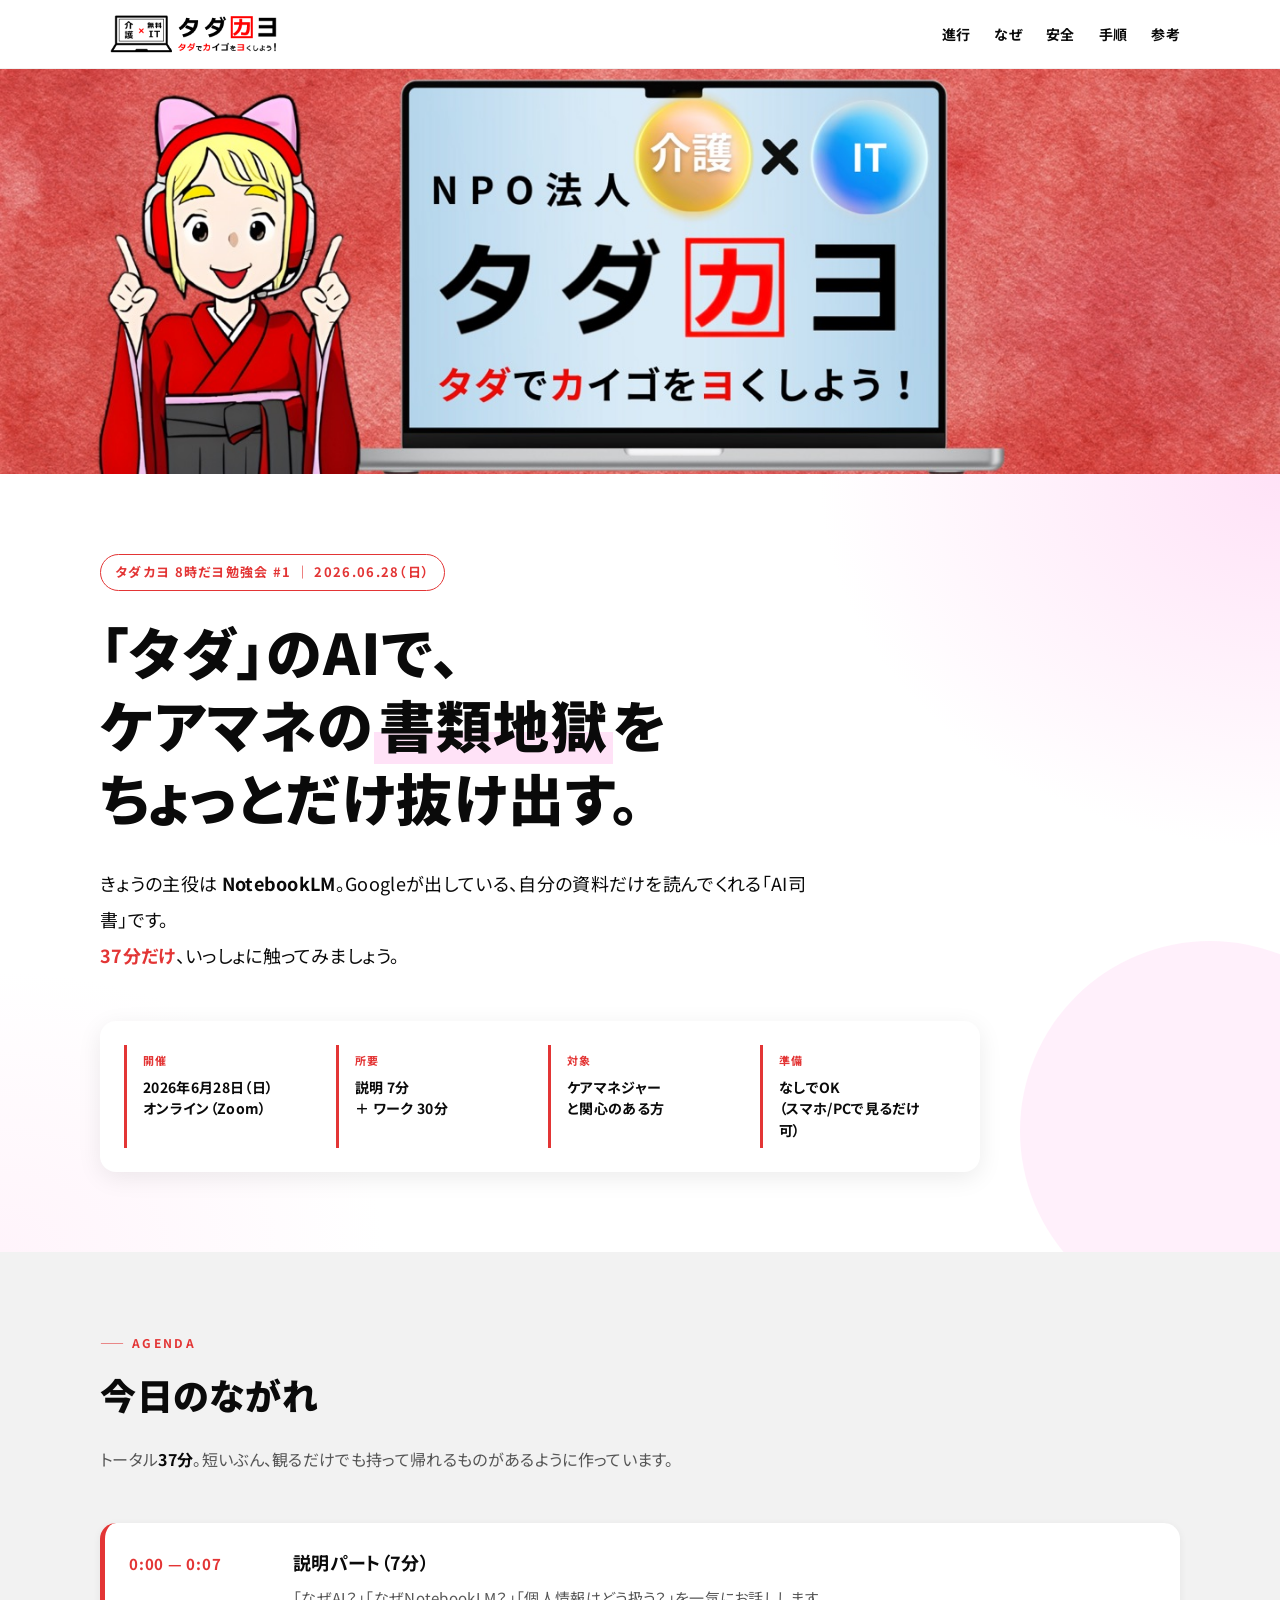
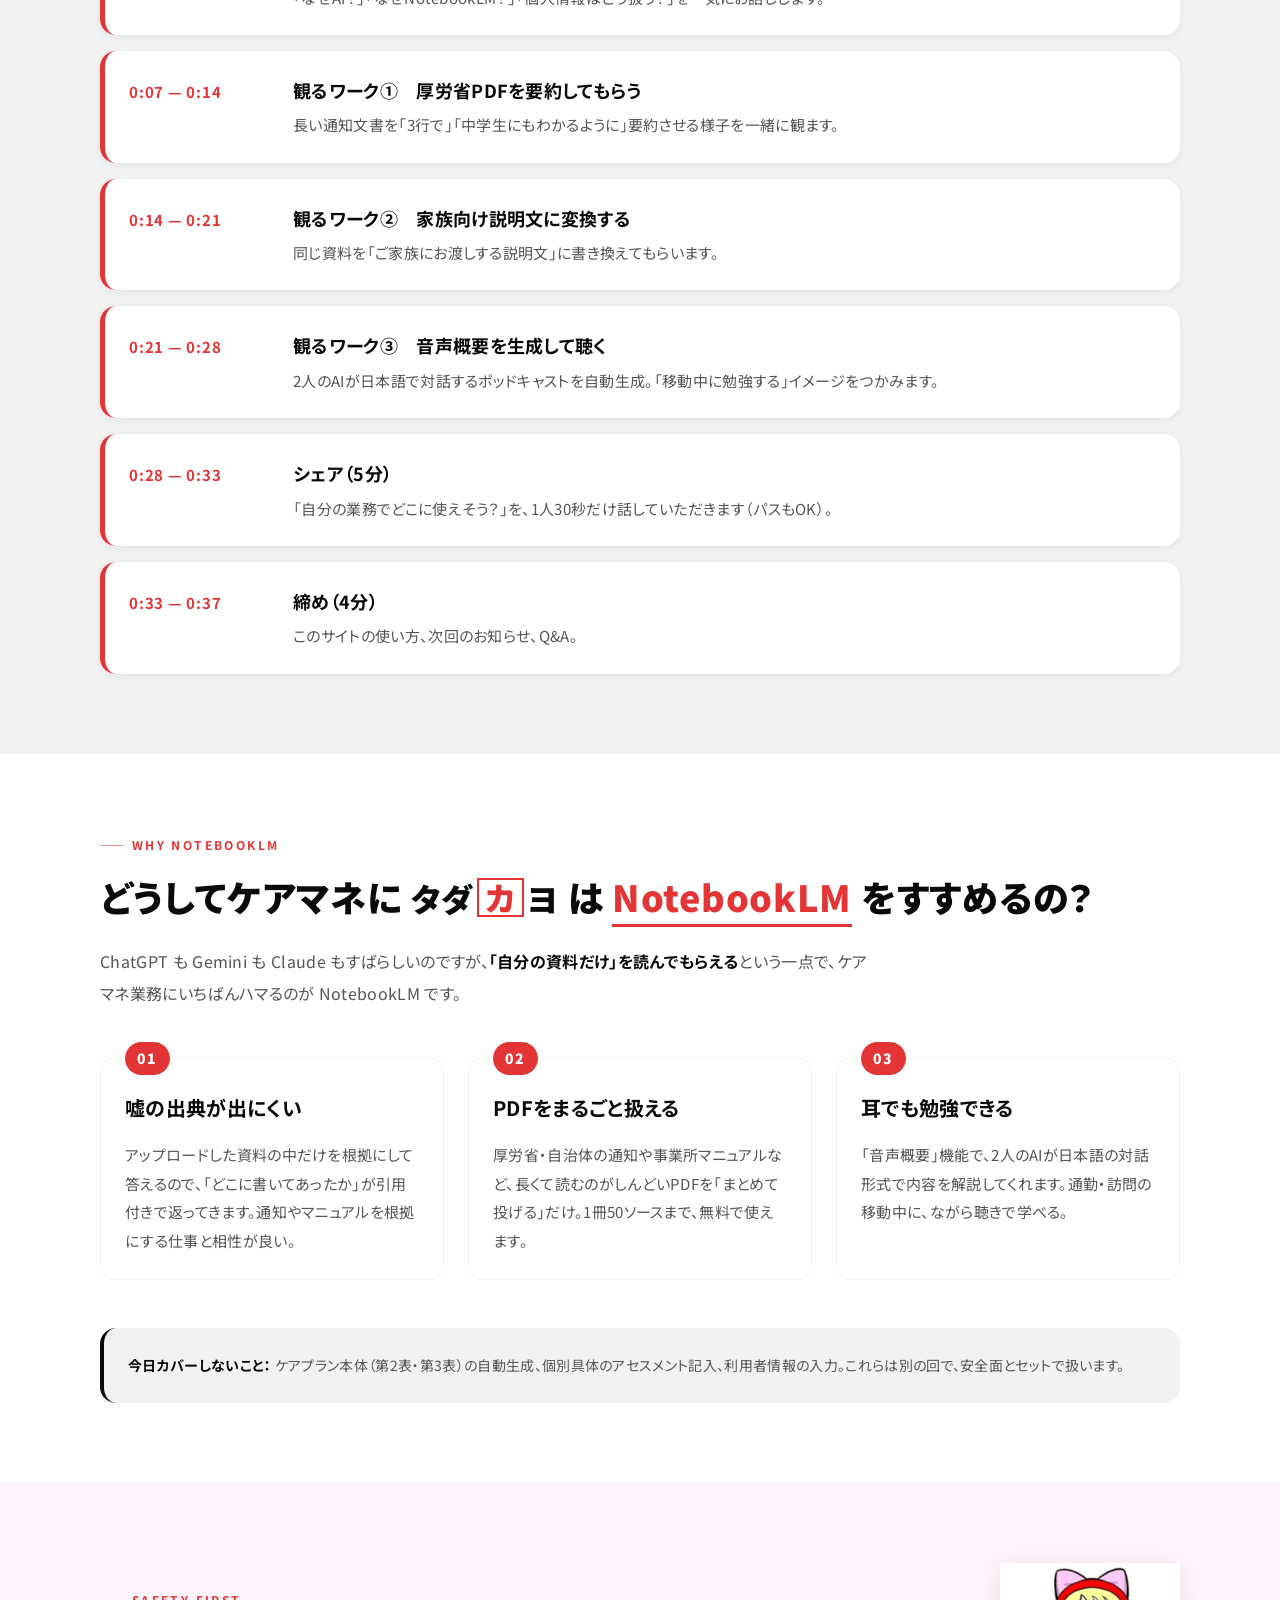
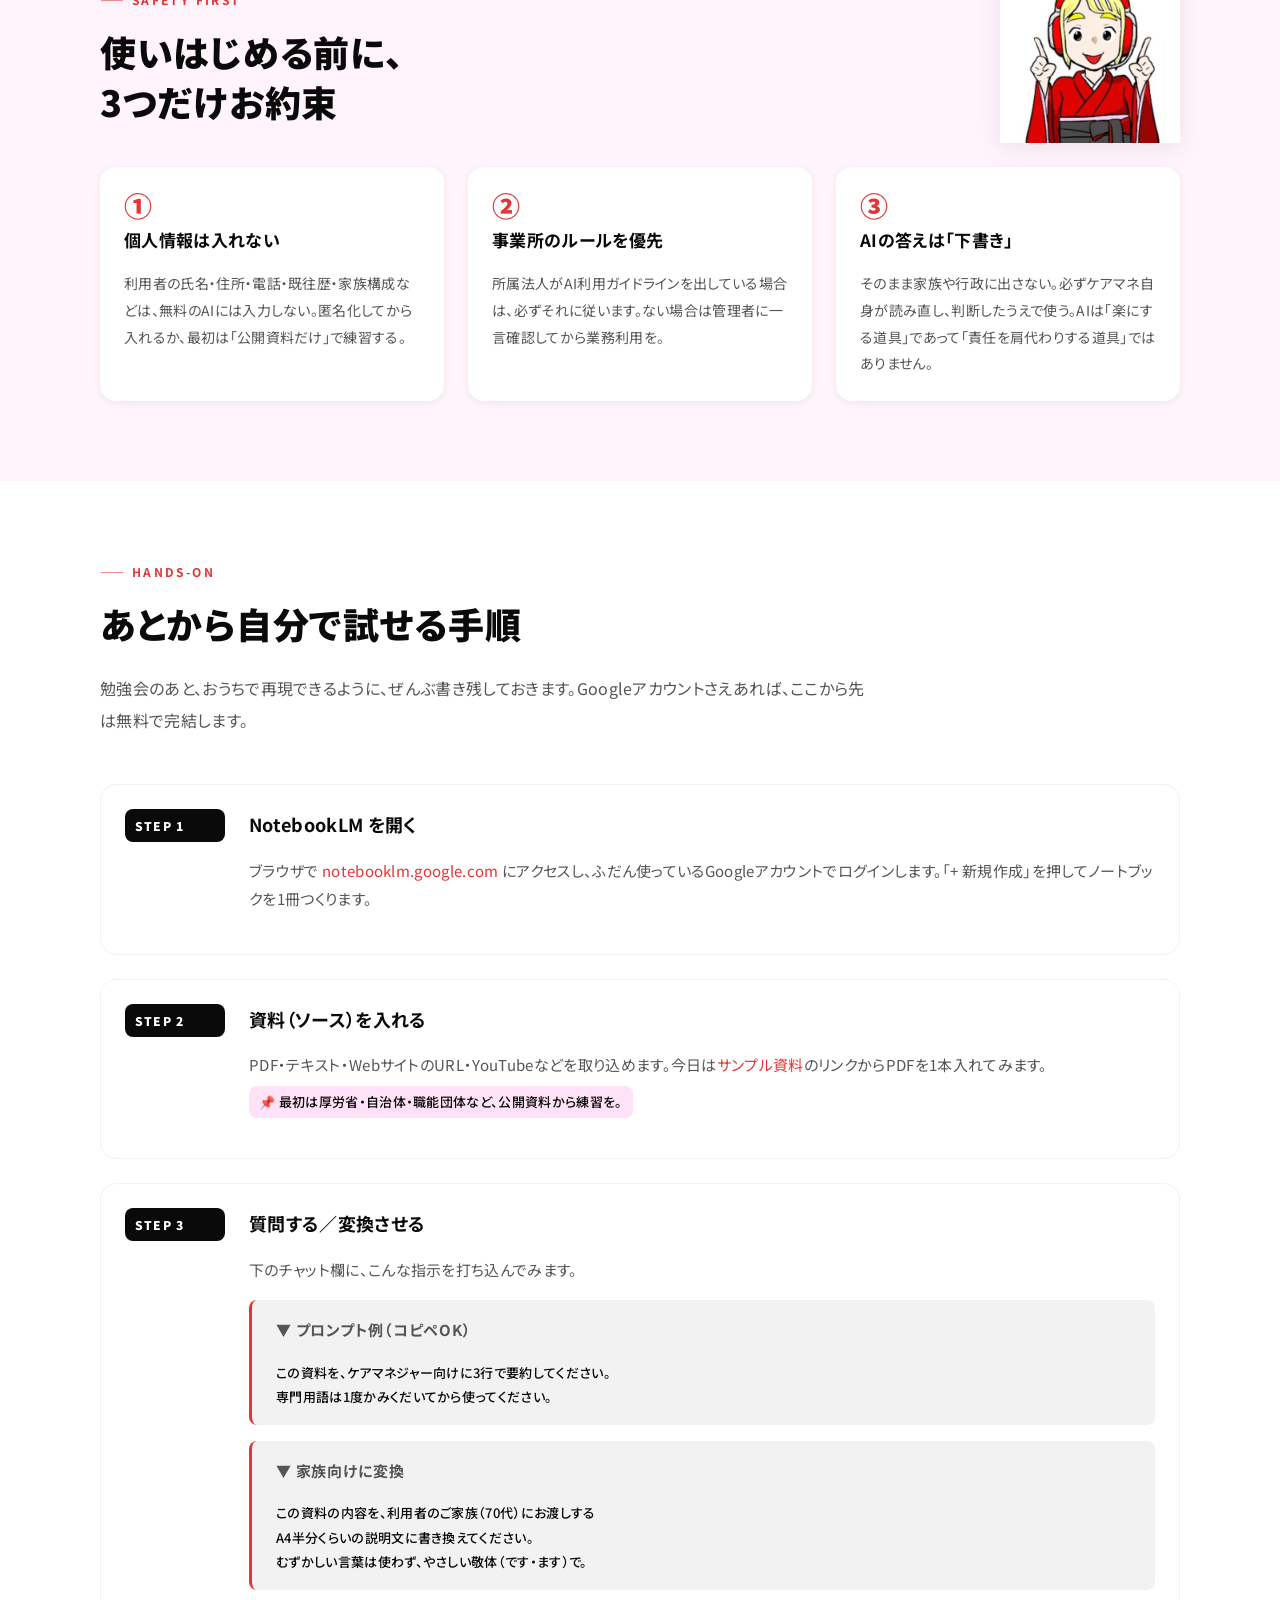
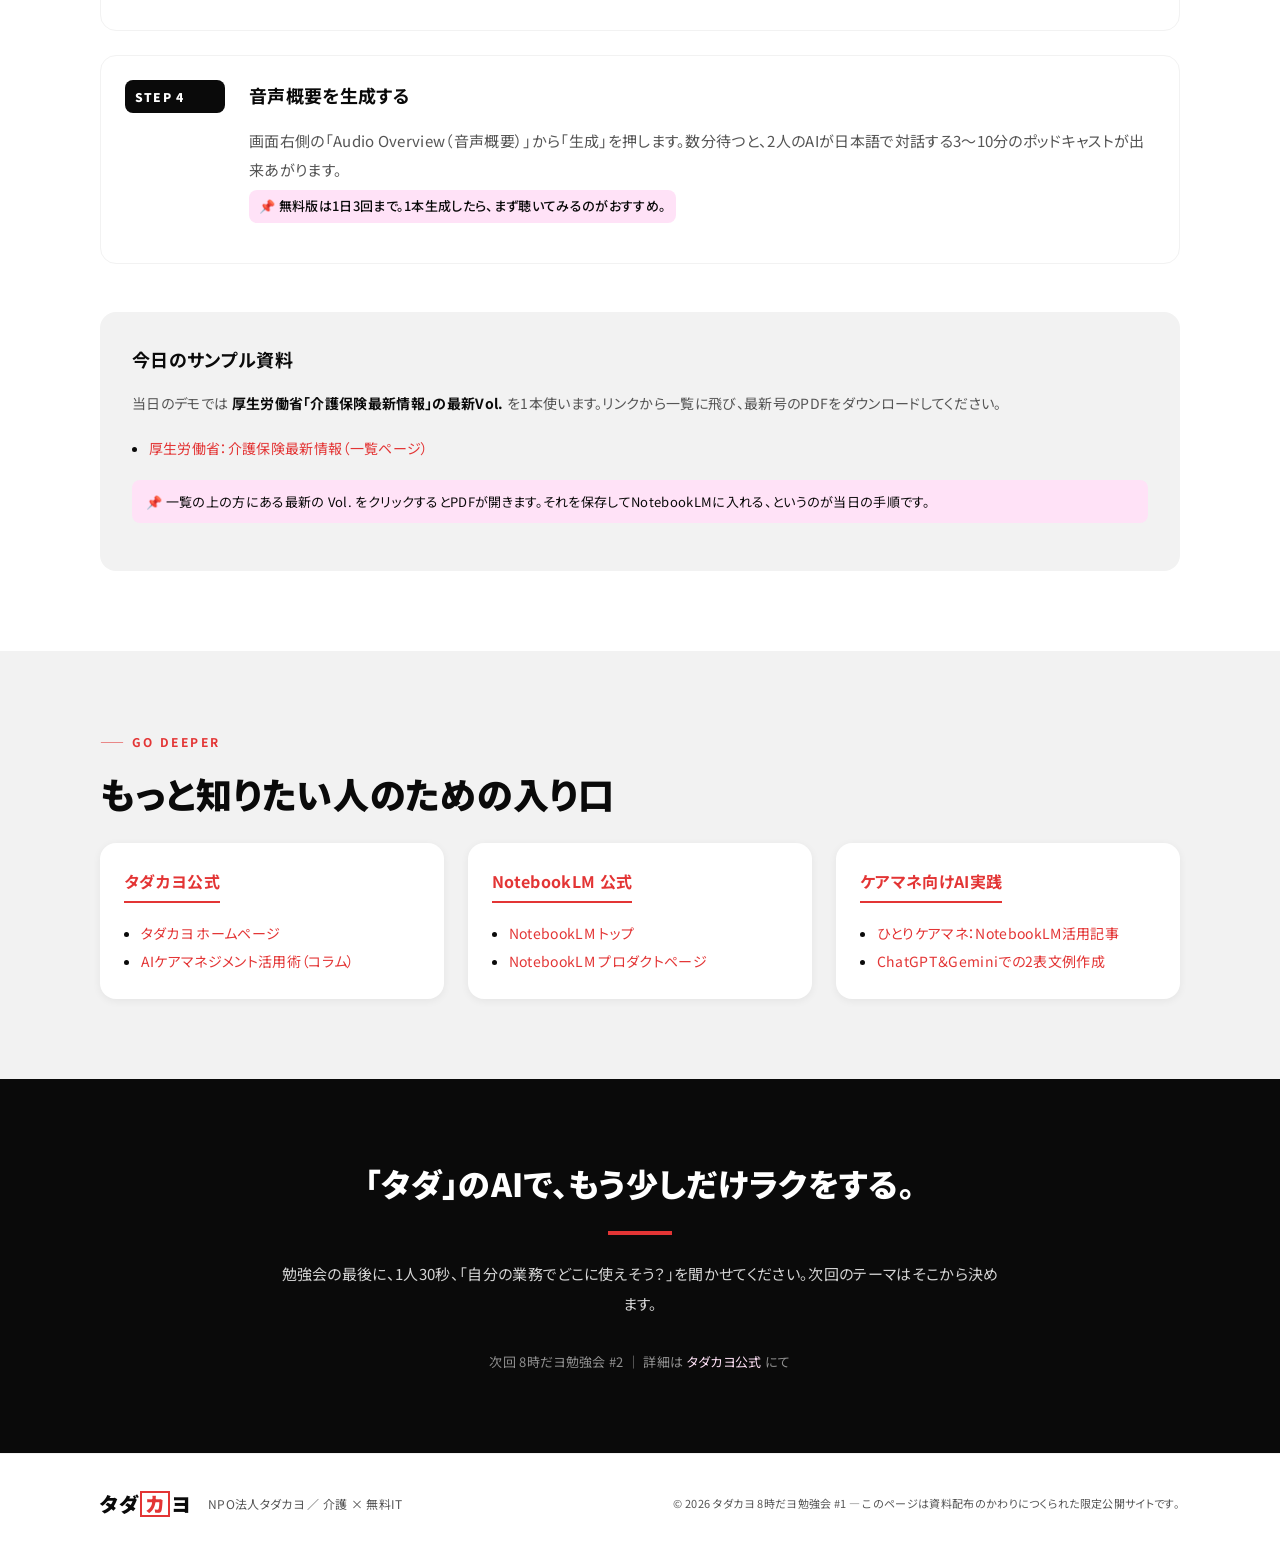
==== index.html @ c18b53f9 "Initial: 8時だヨ勉強会 #1 サイト (2026-06-28) - index.html: 参加者向けトップ (Hero/Agenda/Why/Safety/Hands-on/Links) " ====
<!doctype html>
<html lang="ja">
<head>
<meta charset="utf-8">
<meta name="viewport" content="width=device-width,initial-scale=1">
<title>8時だヨ勉強会 #1 ｜ NotebookLM はじめの一歩 ｜ タダカヨ</title>
<meta name="description" content="ケアマネジャー向け・無料AIで業務を楽にする勉強会。2026年6月28日。NotebookLMをはじめて触る人のための37分コンパクト講座。">
<meta name="theme-color" content="#e33535">
<link rel="icon" type="image/svg+xml" href="data:image/svg+xml,%3Csvg xmlns='http://www.w3.org/2000/svg' viewBox='0 0 64 64'%3E%3Crect width='64' height='64' fill='%23fff'/%3E%3Crect x='10' y='10' width='44' height='44' fill='none' stroke='%23e33535' stroke-width='5'/%3E%3Ctext x='32' y='44' font-family='sans-serif' font-size='34' font-weight='900' text-anchor='middle' fill='%23e33535'%3E%E3%82%AB%3C/text%3E%3C/svg%3E">
<link rel="preconnect" href="https://fonts.googleapis.com">
<link rel="preconnect" href="https://fonts.gstatic.com" crossorigin>
<link href="https://fonts.googleapis.com/css2?family=Noto+Sans+JP:wght@400;500;700;900&display=swap" rel="stylesheet">
<link rel="stylesheet" href="css/style.css">
<script defer src="js/easter.js"></script>
</head>
<body>

<header class="site-header">
  <div class="container header-inner">
    <a href="#top" class="brand-lockup" aria-label="NPO法人タダカヨ｜介護×無料IT｜タダでカイゴをヨくしよう！">
      <img src="images/logo-rect.png" alt="NPO法人タダカヨ" class="brand-logo-img" width="280" height="60">
    </a>
    <nav class="site-nav" aria-label="ページ内ナビ">
      <a href="#agenda">進行</a>
      <a href="#why">なぜ</a>
      <a href="#safety">安全</a>
      <a href="#handson">手順</a>
      <a href="#links">参考</a>
    </nav>
  </div>
</header>

<main id="top">

<div class="hero-banner-wrap">
  <img src="images/hero-banner.jpg" alt="NPO法人タダカヨ — 介護×無料IT — タダでカイゴをヨくしよう！" class="hero-banner-img" width="1440" height="456" fetchpriority="high">
</div>

<section class="hero">
  <div class="container hero-inner">
    <p class="hero-eyebrow">タダカヨ 8時だヨ勉強会 #1 ｜ 2026.06.28（日）</p>
    <h1 class="hero-title">
      <span class="hero-line1">「タダ」のAIで、</span>
      <span class="hero-line2">ケアマネの<span class="hero-mark">書類地獄</span>を</span>
      <span class="hero-line3">ちょっとだけ抜け出す。</span>
    </h1>
    <p class="hero-sub">
      きょうの主役は <strong>NotebookLM</strong>。Googleが出している、自分の資料だけを読んでくれる「AI司書」です。<br>
      <span class="hero-sub-strong">37分だけ</span>、いっしょに触ってみましょう。
    </p>
    <div class="hero-meta">
      <div class="hero-meta-item">
        <span class="hero-meta-label">開催</span>
        <span class="hero-meta-value">2026年6月28日（日）<br>オンライン（Zoom）</span>
      </div>
      <div class="hero-meta-item">
        <span class="hero-meta-label">所要</span>
        <span class="hero-meta-value">説明 7分<br>＋ ワーク 30分</span>
      </div>
      <div class="hero-meta-item">
        <span class="hero-meta-label">対象</span>
        <span class="hero-meta-value">ケアマネジャー<br>と関心のある方</span>
      </div>
      <div class="hero-meta-item">
        <span class="hero-meta-label">準備</span>
        <span class="hero-meta-value">なしでOK<br>（スマホ/PCで見るだけ可）</span>
      </div>
    </div>
  </div>
</section>

<section id="agenda" class="section section-light">
  <div class="container">
    <p class="section-eyebrow">AGENDA</p>
    <h2 class="section-title">今日のながれ</h2>
    <p class="section-lead">トータル<strong>37分</strong>。短いぶん、観るだけでも持って帰れるものがあるように作っています。</p>

    <ol class="agenda-list">
      <li class="agenda-item">
        <span class="agenda-time">0:00 — 0:07</span>
        <div class="agenda-body">
          <h3 class="agenda-head">説明パート（7分）</h3>
          <p>「なぜAI？」「なぜNotebookLM？」「個人情報はどう扱う？」を一気にお話しします。</p>
        </div>
      </li>
      <li class="agenda-item">
        <span class="agenda-time">0:07 — 0:14</span>
        <div class="agenda-body">
          <h3 class="agenda-head">観るワーク①　厚労省PDFを要約してもらう</h3>
          <p>長い通知文書を「3行で」「中学生にもわかるように」要約させる様子を一緒に観ます。</p>
        </div>
      </li>
      <li class="agenda-item">
        <span class="agenda-time">0:14 — 0:21</span>
        <div class="agenda-body">
          <h3 class="agenda-head">観るワーク②　家族向け説明文に変換する</h3>
          <p>同じ資料を「ご家族にお渡しする説明文」に書き換えてもらいます。</p>
        </div>
      </li>
      <li class="agenda-item">
        <span class="agenda-time">0:21 — 0:28</span>
        <div class="agenda-body">
          <h3 class="agenda-head">観るワーク③　音声概要を生成して聴く</h3>
          <p>2人のAIが日本語で対話するポッドキャストを自動生成。「移動中に勉強する」イメージをつかみます。</p>
        </div>
      </li>
      <li class="agenda-item">
        <span class="agenda-time">0:28 — 0:33</span>
        <div class="agenda-body">
          <h3 class="agenda-head">シェア（5分）</h3>
          <p>「自分の業務でどこに使えそう？」を、1人30秒だけ話していただきます（パスもOK）。</p>
        </div>
      </li>
      <li class="agenda-item">
        <span class="agenda-time">0:33 — 0:37</span>
        <div class="agenda-body">
          <h3 class="agenda-head">締め（4分）</h3>
          <p>このサイトの使い方、次回のお知らせ、Q&A。</p>
        </div>
      </li>
    </ol>
  </div>
</section>

<section id="why" class="section">
  <div class="container">
    <p class="section-eyebrow">WHY NOTEBOOKLM</p>
    <h2 class="section-title">どうしてケアマネに <span class="brand-logo brand-inline">タダ<span class="ka">カ</span>ヨ</span> は <em>NotebookLM</em> をすすめるの？</h2>
    <p class="section-lead">
      ChatGPT も Gemini も Claude もすばらしいのですが、<strong>「自分の資料だけ」を読んでもらえる</strong>という一点で、ケアマネ業務にいちばんハマるのが NotebookLM です。
    </p>

    <div class="card-grid">
      <article class="card">
        <span class="card-num">01</span>
        <h3 class="card-title">嘘の出典が出にくい</h3>
        <p>アップロードした資料の中だけを根拠にして答えるので、「どこに書いてあったか」が引用付きで返ってきます。通知やマニュアルを根拠にする仕事と相性が良い。</p>
      </article>
      <article class="card">
        <span class="card-num">02</span>
        <h3 class="card-title">PDFをまるごと扱える</h3>
        <p>厚労省・自治体の通知や事業所マニュアルなど、長くて読むのがしんどいPDFを「まとめて投げる」だけ。1冊50ソースまで、無料で使えます。</p>
      </article>
      <article class="card">
        <span class="card-num">03</span>
        <h3 class="card-title">耳でも勉強できる</h3>
        <p>「音声概要」機能で、2人のAIが日本語の対話形式で内容を解説してくれます。通勤・訪問の移動中に、ながら聴きで学べる。</p>
      </article>
    </div>

    <div class="note-box">
      <p><strong>今日カバーしないこと：</strong> ケアプラン本体（第2表・第3表）の自動生成、個別具体のアセスメント記入、利用者情報の入力。これらは別の回で、安全面とセットで扱います。</p>
    </div>
  </div>
</section>

<section id="safety" class="section section-pink">
  <div class="container">
    <div class="safety-head">
      <div class="safety-head-text">
        <p class="section-eyebrow">SAFETY FIRST</p>
        <h2 class="section-title">使いはじめる前に、<br>3つだけお約束</h2>
      </div>
      <img src="images/mascot.png" alt="" class="safety-mascot" id="easter-ka" width="360" height="360" loading="lazy">
    </div>

    <div class="safety-grid">
      <div class="safety-item">
        <span class="safety-no">①</span>
        <h3>個人情報は入れない</h3>
        <p>利用者の氏名・住所・電話・既往歴・家族構成などは、無料のAIには入力しない。匿名化してから入れるか、最初は「公開資料だけ」で練習する。</p>
      </div>
      <div class="safety-item">
        <span class="safety-no">②</span>
        <h3>事業所のルールを優先</h3>
        <p>所属法人がAI利用ガイドラインを出している場合は、必ずそれに従います。ない場合は管理者に一言確認してから業務利用を。</p>
      </div>
      <div class="safety-item">
        <span class="safety-no">③</span>
        <h3>AIの答えは「下書き」</h3>
        <p>そのまま家族や行政に出さない。必ずケアマネ自身が読み直し、判断したうえで使う。AIは「楽にする道具」であって「責任を肩代わりする道具」ではありません。</p>
      </div>
    </div>
  </div>
</section>

<section id="handson" class="section">
  <div class="container">
    <p class="section-eyebrow">HANDS-ON</p>
    <h2 class="section-title">あとから自分で試せる手順</h2>
    <p class="section-lead">勉強会のあと、おうちで再現できるように、ぜんぶ書き残しておきます。Googleアカウントさえあれば、ここから先は無料で完結します。</p>

    <ol class="step-list">
      <li class="step">
        <span class="step-num">STEP 1</span>
        <div class="step-body">
          <h3 class="step-title">NotebookLM を開く</h3>
          <p>ブラウザで <a href="https://notebooklm.google.com/" target="_blank" rel="noopener">notebooklm.google.com</a> にアクセスし、ふだん使っているGoogleアカウントでログインします。「+ 新規作成」を押してノートブックを1冊つくります。</p>
        </div>
      </li>
      <li class="step">
        <span class="step-num">STEP 2</span>
        <div class="step-body">
          <h3 class="step-title">資料（ソース）を入れる</h3>
          <p>PDF・テキスト・WebサイトのURL・YouTubeなどを取り込めます。今日は<a href="#sample-source">サンプル資料</a>のリンクからPDFを1本入れてみます。<br><span class="step-tip">📌 最初は厚労省・自治体・職能団体など、公開資料から練習を。</span></p>
        </div>
      </li>
      <li class="step">
        <span class="step-num">STEP 3</span>
        <div class="step-body">
          <h3 class="step-title">質問する／変換させる</h3>
          <p>下のチャット欄に、こんな指示を打ち込んでみます。</p>
          <div class="prompt-card">
            <p class="prompt-label">▼ プロンプト例（コピペOK）</p>
            <pre class="prompt-code">この資料を、ケアマネジャー向けに3行で要約してください。
専門用語は1度かみくだいてから使ってください。</pre>
          </div>
          <div class="prompt-card">
            <p class="prompt-label">▼ 家族向けに変換</p>
            <pre class="prompt-code">この資料の内容を、利用者のご家族（70代）にお渡しする
A4半分くらいの説明文に書き換えてください。
むずかしい言葉は使わず、やさしい敬体（です・ます）で。</pre>
          </div>
        </div>
      </li>
      <li class="step">
        <span class="step-num">STEP 4</span>
        <div class="step-body">
          <h3 class="step-title">音声概要を生成する</h3>
          <p>画面右側の「Audio Overview（音声概要）」から「生成」を押します。数分待つと、2人のAIが日本語で対話する3〜10分のポッドキャストが出来あがります。<br><span class="step-tip">📌 無料版は1日3回まで。1本生成したら、まず聴いてみるのがおすすめ。</span></p>
        </div>
      </li>
    </ol>

    <div id="sample-source" class="sample-source">
      <h3>今日のサンプル資料</h3>
      <p>当日のデモでは <strong>厚生労働省「介護保険最新情報」の最新Vol.</strong> を1本使います。リンクから一覧に飛び、最新号のPDFをダウンロードしてください。</p>
      <ul class="link-list">
        <li><a href="https://www.mhlw.go.jp/stf/seisakunitsuite/bunya/0000206917_00045.html" target="_blank" rel="noopener">厚生労働省：介護保険最新情報（一覧ページ）</a></li>
      </ul>
      <p class="sample-tip">📌 一覧の上の方にある最新の Vol. をクリックするとPDFが開きます。それを保存してNotebookLMに入れる、というのが当日の手順です。</p>
    </div>
  </div>
</section>

<section id="links" class="section section-light">
  <div class="container">
    <p class="section-eyebrow">GO DEEPER</p>
    <h2 class="section-title">もっと知りたい人のための入り口</h2>

    <div class="link-grid">
      <article class="link-card">
        <h3>タダカヨ公式</h3>
        <ul>
          <li><a href="https://tadakayo.jp/" target="_blank" rel="noopener">タダカヨ ホームページ</a></li>
          <li><a href="https://tadakayo.jp/column-aicare-plan/" target="_blank" rel="noopener">AIケアマネジメント活用術（コラム）</a></li>
        </ul>
      </article>
      <article class="link-card">
        <h3>NotebookLM 公式</h3>
        <ul>
          <li><a href="https://notebooklm.google.com/" target="_blank" rel="noopener">NotebookLM トップ</a></li>
          <li><a href="https://notebooklm.google/" target="_blank" rel="noopener">NotebookLM プロダクトページ</a></li>
        </ul>
      </article>
      <article class="link-card">
        <h3>ケアマネ向けAI実践</h3>
        <ul>
          <li><a href="https://hitori-cm.com/notebooklm/" target="_blank" rel="noopener">ひとりケアマネ：NotebookLM活用記事</a></li>
          <li><a href="https://hitori-cm.com/ai/" target="_blank" rel="noopener">ChatGPT＆Geminiでの2表文例作成</a></li>
        </ul>
      </article>
    </div>
  </div>
</section>

<section class="cta">
  <div class="container cta-inner">
    <h2 class="cta-title">「タダ」のAIで、もう少しだけラクをする。</h2>
    <p class="cta-text">勉強会の最後に、1人30秒、「自分の業務でどこに使えそう？」を聞かせてください。次回のテーマはそこから決めます。</p>
    <p class="cta-meta">次回 8時だヨ勉強会 #2 ｜ 詳細は <a href="https://tadakayo.jp/" target="_blank" rel="noopener">タダカヨ公式</a> にて</p>
  </div>
</section>

</main>

<footer class="site-footer">
  <div class="container footer-inner">
    <div class="footer-brand">
      <span class="brand-logo footer-logo">タダ<span class="ka">カ</span>ヨ</span>
      <p>NPO法人タダカヨ ／ 介護 × 無料IT</p>
    </div>
    <p class="footer-meta">© 2026 タダカヨ 8時だヨ勉強会 #1 — このページは資料配布のかわりにつくられた限定公開サイトです。</p>
  </div>
</footer>

</body>
</html>
---- css/style.css ----
/* ============================================================
   タダカヨ 8時だヨ勉強会 サイトスタイル
   Palette: #e33535 / #ffe2f7 / #000000 / #f2f2f2 / #ffffff
   Font:    Noto Sans JP
   ============================================================ */

:root {
  --c-red: #e33535;
  --c-red-dark: #b62525;
  --c-pink: #ffe2f7;
  --c-pink-soft: #fff4fb;
  --c-black: #0a0a0a;
  --c-gray: #f2f2f2;
  --c-gray-mid: #d4d4d4;
  --c-gray-text: #555555;
  --c-white: #ffffff;

  --space-1: 8px;
  --space-2: 16px;
  --space-3: 24px;
  --space-4: 32px;
  --space-5: 48px;
  --space-6: 80px;
  --space-7: 120px;

  --radius-sm: 8px;
  --radius-md: 16px;
  --radius-lg: 24px;

  --shadow-sm: 0 2px 8px rgba(0, 0, 0, 0.06);
  --shadow-md: 0 6px 24px rgba(0, 0, 0, 0.08);

  --ease: cubic-bezier(0.2, 0.7, 0.2, 1);
}

* { box-sizing: border-box; }

html {
  scroll-behavior: smooth;
  font-feature-settings: "palt";
}

body {
  margin: 0;
  font-family: 'Noto Sans JP', -apple-system, BlinkMacSystemFont, "Hiragino Sans", "Yu Gothic", sans-serif;
  font-weight: 400;
  color: var(--c-black);
  background: var(--c-white);
  line-height: 1.75;
  letter-spacing: 0.02em;
  -webkit-font-smoothing: antialiased;
  -moz-osx-font-smoothing: grayscale;
}

img { max-width: 100%; height: auto; display: block; }

a {
  color: var(--c-red);
  text-decoration: none;
  text-underline-offset: 0.2em;
  transition: color 0.2s var(--ease);
}
a:hover { color: var(--c-red-dark); text-decoration: underline; }

.container {
  width: min(100% - 40px, 1080px);
  margin-inline: auto;
}

/* ============================================================
   Brand Logo (CSS-only)
   ============================================================ */
.brand-logo {
  font-weight: 900;
  letter-spacing: 0.04em;
  display: inline-flex;
  align-items: center;
  gap: 0.04em;
  white-space: nowrap;
}
.brand-logo .ka {
  color: var(--c-red);
  border: 2.5px solid var(--c-red);
  padding: 0.05em 0.18em;
  margin: 0 0.05em;
  display: inline-block;
  line-height: 1;
}

/* ============================================================
   Header
   ============================================================ */
.site-header {
  position: sticky;
  top: 0;
  z-index: 100;
  background: rgba(255, 255, 255, 0.96);
  backdrop-filter: saturate(180%) blur(10px);
  border-bottom: 1px solid var(--c-gray);
}

.header-inner {
  display: flex;
  align-items: center;
  justify-content: space-between;
  gap: var(--space-3);
  padding: 14px 0;
}

.brand-lockup {
  display: inline-flex;
  align-items: center;
  gap: var(--space-2);
  color: var(--c-black);
}
.brand-lockup .brand-logo {
  font-size: 22px;
}
.brand-logo-img {
  display: block;
  height: 40px;
  width: auto;
  transition: opacity 0.2s var(--ease);
}
.brand-lockup:hover .brand-logo-img {
  opacity: 0.85;
}
.brand-tagline {
  font-size: 12px;
  color: var(--c-gray-text);
  font-weight: 500;
}
.brand-em {
  color: var(--c-red);
  font-weight: 700;
}

.site-nav {
  display: flex;
  gap: var(--space-3);
  font-weight: 700;
  font-size: 14px;
}
.site-nav a {
  color: var(--c-black);
  position: relative;
  padding: 4px 0;
}
.site-nav a::after {
  content: "";
  position: absolute;
  inset: auto 0 -4px 0;
  height: 2px;
  background: var(--c-red);
  transform: scaleX(0);
  transform-origin: left;
  transition: transform 0.2s var(--ease);
}
.site-nav a:hover { color: var(--c-red); text-decoration: none; }
.site-nav a:hover::after { transform: scaleX(1); }

/* ============================================================
   Hero Banner (key visual)
   ============================================================ */
.hero-banner-wrap {
  background: var(--c-black);
  display: flex;
  justify-content: center;
  align-items: center;
  overflow: hidden;
}
.hero-banner-img {
  display: block;
  width: 100%;
  height: auto;
  max-height: 480px;
  object-fit: cover;
  object-position: center;
}

/* ============================================================
   Hero
   ============================================================ */
.hero {
  position: relative;
  padding: var(--space-6) 0 var(--space-6);
  background:
    radial-gradient(60% 80% at 100% 0%, var(--c-pink) 0%, transparent 60%),
    radial-gradient(50% 60% at 0% 100%, var(--c-pink-soft) 0%, transparent 60%),
    var(--c-white);
  overflow: hidden;
}

.hero::before {
  content: "";
  position: absolute;
  top: 60%;
  right: -120px;
  width: 380px;
  height: 380px;
  border-radius: 50%;
  background: var(--c-pink);
  opacity: 0.5;
  z-index: 0;
}

.hero-inner { position: relative; z-index: 1; }

.hero-eyebrow {
  display: inline-block;
  font-size: 13px;
  font-weight: 700;
  letter-spacing: 0.1em;
  color: var(--c-red);
  margin: 0 0 var(--space-3);
  padding: 6px 14px;
  border: 1.5px solid var(--c-red);
  border-radius: 999px;
  background: var(--c-white);
}

.hero-title {
  margin: 0 0 var(--space-4);
  font-size: clamp(28px, 5.5vw, 56px);
  font-weight: 900;
  line-height: 1.3;
  letter-spacing: 0.02em;
}
.hero-title span { display: block; }
.hero-mark {
  display: inline !important;
  background: linear-gradient(transparent 60%, var(--c-pink) 60%);
  padding: 0 0.1em;
}

.hero-sub {
  font-size: clamp(15px, 1.8vw, 18px);
  line-height: 2;
  margin: 0 0 var(--space-5);
  max-width: 720px;
}
.hero-sub-strong {
  font-weight: 700;
  color: var(--c-red);
}

.hero-meta {
  display: grid;
  grid-template-columns: repeat(auto-fit, minmax(160px, 1fr));
  gap: var(--space-2);
  background: var(--c-white);
  border-radius: var(--radius-md);
  padding: var(--space-3);
  box-shadow: var(--shadow-md);
  max-width: 880px;
}
.hero-meta-item {
  display: flex;
  flex-direction: column;
  gap: 6px;
  padding: 6px var(--space-2);
  border-left: 3px solid var(--c-red);
}
.hero-meta-label {
  font-size: 11px;
  font-weight: 700;
  letter-spacing: 0.1em;
  color: var(--c-red);
}
.hero-meta-value {
  font-size: 14px;
  font-weight: 700;
  line-height: 1.55;
}

/* ============================================================
   Sections
   ============================================================ */
.section {
  padding: var(--space-6) 0;
}
.section-light { background: var(--c-gray); }
.section-pink { background: var(--c-pink-soft); }

.section-eyebrow {
  font-size: 12px;
  font-weight: 700;
  letter-spacing: 0.2em;
  color: var(--c-red);
  margin: 0 0 var(--space-2);
}
.section-eyebrow::before {
  content: "—— ";
  color: var(--c-red);
}

.section-title {
  font-size: clamp(24px, 3.2vw, 36px);
  font-weight: 900;
  line-height: 1.4;
  margin: 0 0 var(--space-3);
  letter-spacing: 0.02em;
}
.section-title em {
  font-style: normal;
  color: var(--c-red);
  border-bottom: 3px solid var(--c-red);
  padding-bottom: 2px;
}
.brand-inline { font-size: 0.9em; }

.section-lead {
  font-size: 16px;
  line-height: 2;
  margin: 0 0 var(--space-5);
  max-width: 780px;
  color: var(--c-gray-text);
}
.section-lead strong { color: var(--c-black); }

/* ============================================================
   Agenda
   ============================================================ */
.agenda-list {
  list-style: none;
  padding: 0;
  margin: 0;
  display: grid;
  gap: var(--space-2);
}
.agenda-item {
  display: grid;
  grid-template-columns: 140px 1fr;
  gap: var(--space-3);
  align-items: start;
  background: var(--c-white);
  border-radius: var(--radius-md);
  padding: var(--space-3);
  box-shadow: var(--shadow-sm);
  border-left: 5px solid var(--c-red);
  transition: transform 0.2s var(--ease), box-shadow 0.2s var(--ease);
}
.agenda-item:hover {
  transform: translateY(-2px);
  box-shadow: var(--shadow-md);
}
.agenda-time {
  font-family: 'Noto Sans JP', monospace;
  font-weight: 700;
  font-size: 15px;
  color: var(--c-red);
  padding-top: 4px;
  letter-spacing: 0.05em;
}
.agenda-head {
  margin: 0 0 6px;
  font-size: 18px;
  font-weight: 700;
}
.agenda-body p {
  margin: 0;
  color: var(--c-gray-text);
  font-size: 15px;
}

/* ============================================================
   Why cards
   ============================================================ */
.card-grid {
  display: grid;
  grid-template-columns: repeat(auto-fit, minmax(260px, 1fr));
  gap: var(--space-3);
  margin-top: var(--space-3);
}
.card {
  position: relative;
  background: var(--c-white);
  border: 1px solid var(--c-gray);
  border-radius: var(--radius-md);
  padding: var(--space-4) var(--space-3) var(--space-3);
  transition: transform 0.25s var(--ease), border-color 0.25s var(--ease), box-shadow 0.25s var(--ease);
}
.card:hover {
  transform: translateY(-4px);
  border-color: var(--c-red);
  box-shadow: var(--shadow-md);
}
.card-num {
  position: absolute;
  top: -16px;
  left: var(--space-3);
  background: var(--c-red);
  color: var(--c-white);
  font-weight: 900;
  font-size: 14px;
  padding: 4px 12px;
  border-radius: 999px;
  letter-spacing: 0.1em;
}
.card-title {
  font-size: 20px;
  font-weight: 700;
  margin: 0 0 var(--space-2);
}
.card p {
  margin: 0;
  font-size: 15px;
  color: var(--c-gray-text);
  line-height: 1.9;
}

.note-box {
  margin-top: var(--space-5);
  padding: var(--space-3);
  background: var(--c-gray);
  border-radius: var(--radius-md);
  border-left: 4px solid var(--c-black);
}
.note-box p {
  margin: 0;
  font-size: 14px;
  line-height: 1.9;
  color: var(--c-gray-text);
}
.note-box strong { color: var(--c-black); }

/* ============================================================
   Safety
   ============================================================ */
.safety-head {
  display: grid;
  grid-template-columns: 1fr auto;
  gap: var(--space-4);
  align-items: end;
  margin-bottom: var(--space-3);
}
.safety-head-text {
  align-self: end;
}
.safety-head .section-eyebrow,
.safety-head .section-title {
  margin-bottom: var(--space-2);
}
.safety-mascot {
  width: 180px;
  height: auto;
  object-fit: contain;
  filter: drop-shadow(0 4px 12px rgba(0,0,0,0.08));
  cursor: pointer;
  user-select: none;
  -webkit-user-select: none;
  transition: transform 0.25s var(--ease);
}
.safety-mascot:hover {
  transform: translateY(-3px) rotate(-2deg);
}
.safety-grid {
  display: grid;
  grid-template-columns: repeat(auto-fit, minmax(260px, 1fr));
  gap: var(--space-3);
  margin-top: var(--space-3);
}
.safety-item {
  background: var(--c-white);
  border-radius: var(--radius-md);
  padding: var(--space-3);
  position: relative;
  box-shadow: var(--shadow-sm);
}
.safety-no {
  display: inline-block;
  font-size: 28px;
  font-weight: 900;
  color: var(--c-red);
  margin-bottom: 6px;
  line-height: 1;
}
.safety-item h3 {
  margin: 0 0 var(--space-2);
  font-size: 17px;
  font-weight: 700;
}
.safety-item p {
  margin: 0;
  font-size: 14px;
  line-height: 1.9;
  color: var(--c-gray-text);
}

/* ============================================================
   Steps
   ============================================================ */
.step-list {
  list-style: none;
  padding: 0;
  margin: 0;
  counter-reset: step;
  display: grid;
  gap: var(--space-3);
}
.step {
  display: grid;
  grid-template-columns: 100px 1fr;
  gap: var(--space-3);
  align-items: start;
  background: var(--c-white);
  border: 1px solid var(--c-gray);
  border-radius: var(--radius-md);
  padding: var(--space-3);
}
.step-num {
  display: inline-block;
  background: var(--c-black);
  color: var(--c-white);
  font-weight: 900;
  font-size: 12px;
  padding: 6px 10px;
  border-radius: var(--radius-sm);
  letter-spacing: 0.1em;
  align-self: start;
}
.step-title {
  margin: 0 0 var(--space-2);
  font-size: 18px;
  font-weight: 700;
}
.step-body p {
  margin: 0 0 var(--space-2);
  font-size: 15px;
  line-height: 1.9;
  color: var(--c-gray-text);
}
.step-tip {
  display: inline-block;
  margin-top: 6px;
  padding: 4px 10px;
  background: var(--c-pink);
  border-radius: var(--radius-sm);
  font-size: 13px;
  color: var(--c-black);
  font-weight: 500;
}

.prompt-card {
  background: var(--c-gray);
  border-radius: var(--radius-sm);
  padding: var(--space-2) var(--space-3);
  margin: var(--space-2) 0;
  border-left: 3px solid var(--c-red);
}
.prompt-label {
  margin: 0 0 6px;
  font-size: 12px;
  font-weight: 700;
  color: var(--c-red);
  letter-spacing: 0.05em;
}
.prompt-code {
  margin: 0;
  font-family: 'Noto Sans JP', -apple-system, monospace;
  font-size: 13px;
  line-height: 1.85;
  color: var(--c-black);
  white-space: pre-wrap;
  word-break: break-word;
  background: transparent;
  font-weight: 500;
}

.sample-source {
  margin-top: var(--space-5);
  padding: var(--space-4);
  background: var(--c-gray);
  border-radius: var(--radius-md);
}
.sample-source h3 {
  margin: 0 0 var(--space-2);
  font-size: 18px;
  font-weight: 700;
}
.sample-source p {
  margin: 0 0 var(--space-2);
  font-size: 14px;
  color: var(--c-gray-text);
}
.sample-source p strong { color: var(--c-black); }
.sample-tip {
  margin-top: var(--space-2) !important;
  padding: 10px 14px;
  background: var(--c-pink);
  border-radius: var(--radius-sm);
  font-size: 13px !important;
  color: var(--c-black) !important;
  line-height: 1.8;
}

.link-list {
  margin: 0;
  padding-left: 1.2em;
  font-size: 14px;
  line-height: 2;
}
.link-list li { padding: 2px 0; }

/* ============================================================
   Link cards
   ============================================================ */
.link-grid {
  display: grid;
  grid-template-columns: repeat(auto-fit, minmax(240px, 1fr));
  gap: var(--space-3);
}
.link-card {
  background: var(--c-white);
  border-radius: var(--radius-md);
  padding: var(--space-3);
  box-shadow: var(--shadow-sm);
}
.link-card h3 {
  margin: 0 0 var(--space-2);
  font-size: 16px;
  font-weight: 700;
  color: var(--c-red);
  padding-bottom: 6px;
  border-bottom: 2px solid var(--c-red);
  display: inline-block;
}
.link-card ul {
  margin: 0;
  padding-left: 1.2em;
  font-size: 14px;
  line-height: 2;
}

/* ============================================================
   CTA
   ============================================================ */
.cta {
  background: var(--c-black);
  color: var(--c-white);
  padding: var(--space-6) 0;
  text-align: center;
}
.cta-inner { max-width: 720px; }
.cta-title {
  font-size: clamp(22px, 3vw, 32px);
  font-weight: 900;
  line-height: 1.5;
  margin: 0 0 var(--space-3);
}
.cta-title::after {
  content: "";
  display: block;
  width: 64px;
  height: 4px;
  background: var(--c-red);
  margin: var(--space-3) auto 0;
}
.cta-text {
  font-size: 15px;
  line-height: 2;
  margin: 0 0 var(--space-4);
  color: #d4d4d4;
}
.cta-meta {
  font-size: 13px;
  color: #909090;
  margin: 0;
}
.cta a {
  color: var(--c-pink);
}

/* ============================================================
   Footer
   ============================================================ */
.site-footer {
  background: var(--c-white);
  padding: var(--space-4) 0;
  border-top: 1px solid var(--c-gray);
}
.footer-inner {
  display: flex;
  justify-content: space-between;
  align-items: center;
  flex-wrap: wrap;
  gap: var(--space-2);
}
.footer-brand {
  display: flex;
  align-items: center;
  gap: var(--space-2);
}
.footer-logo { font-size: 20px; }
.footer-brand p {
  margin: 0;
  font-size: 12px;
  color: var(--c-gray-text);
}
.footer-meta {
  margin: 0;
  font-size: 11px;
  color: var(--c-gray-text);
}

/* ============================================================
   Responsive
   ============================================================ */
@media (max-width: 720px) {
  .header-inner { flex-direction: column; align-items: flex-start; gap: var(--space-2); }
  .brand-tagline { font-size: 11px; }
  .brand-logo-img { height: 32px; }
  .site-nav { font-size: 12px; gap: var(--space-2); flex-wrap: wrap; }

  .hero-banner-img { max-height: 280px; }
  .hero { padding: var(--space-5) 0; }
  .hero::before { width: 220px; height: 220px; right: -80px; }

  .agenda-item { grid-template-columns: 1fr; gap: 6px; }
  .agenda-time { font-size: 13px; padding-top: 0; }

  .step { grid-template-columns: 1fr; }

  .section { padding: var(--space-5) 0; }

  .safety-head {
    grid-template-columns: 1fr;
    gap: var(--space-3);
  }
  .safety-mascot {
    width: 140px;
    margin-inline: auto;
  }

  .footer-inner { flex-direction: column; align-items: flex-start; }
}

@media (prefers-reduced-motion: reduce) {
  * { animation: none !important; transition: none !important; scroll-behavior: auto !important; }
}

/* ============================================================
   こっそりイースターエッグ：かくれゲーム招待トースト
   ============================================================ */
.easter-toast {
  position: fixed;
  right: 20px;
  bottom: 20px;
  z-index: 1000;
  width: min(320px, calc(100vw - 40px));
  padding: 20px 22px 22px;
  background: var(--c-white);
  border-radius: var(--radius-md);
  box-shadow: 0 12px 40px rgba(0, 0, 0, 0.18);
  border: 2px solid var(--c-red);
  opacity: 0;
  transform: translateY(20px) scale(0.95);
  transition: opacity 0.35s var(--ease), transform 0.35s var(--ease);
  pointer-events: none;
}
.easter-toast.show {
  opacity: 1;
  transform: translateY(0) scale(1);
  pointer-events: auto;
}
.easter-toast::before {
  content: "";
  position: absolute;
  top: -8px;
  left: 20px;
  width: 40px;
  height: 4px;
  background: var(--c-red);
  border-radius: 2px;
}
.easter-close {
  position: absolute;
  top: 8px;
  right: 10px;
  background: transparent;
  border: none;
  font-size: 20px;
  line-height: 1;
  color: var(--c-gray-text);
  cursor: pointer;
  padding: 4px 8px;
  border-radius: 4px;
  transition: background 0.2s;
}
.easter-close:hover {
  background: var(--c-gray);
  color: var(--c-black);
}
.easter-head {
  margin: 0 0 6px;
  font-size: 18px;
  font-weight: 900;
  color: var(--c-black);
}
.easter-sub {
  margin: 0 0 14px;
  font-size: 13px;
  line-height: 1.7;
  color: var(--c-gray-text);
}
.easter-cta {
  display: inline-block;
  background: var(--c-red);
  color: var(--c-white) !important;
  text-decoration: none;
  font-weight: 700;
  font-size: 14px;
  padding: 10px 18px;
  border-radius: 999px;
  transition: background 0.2s, transform 0.2s;
  letter-spacing: 0.03em;
}
.easter-cta:hover {
  background: var(--c-red-dark);
  transform: translateY(-1px);
  text-decoration: none;
}

#easter-ka {
  user-select: none;
  -webkit-user-select: none;
}
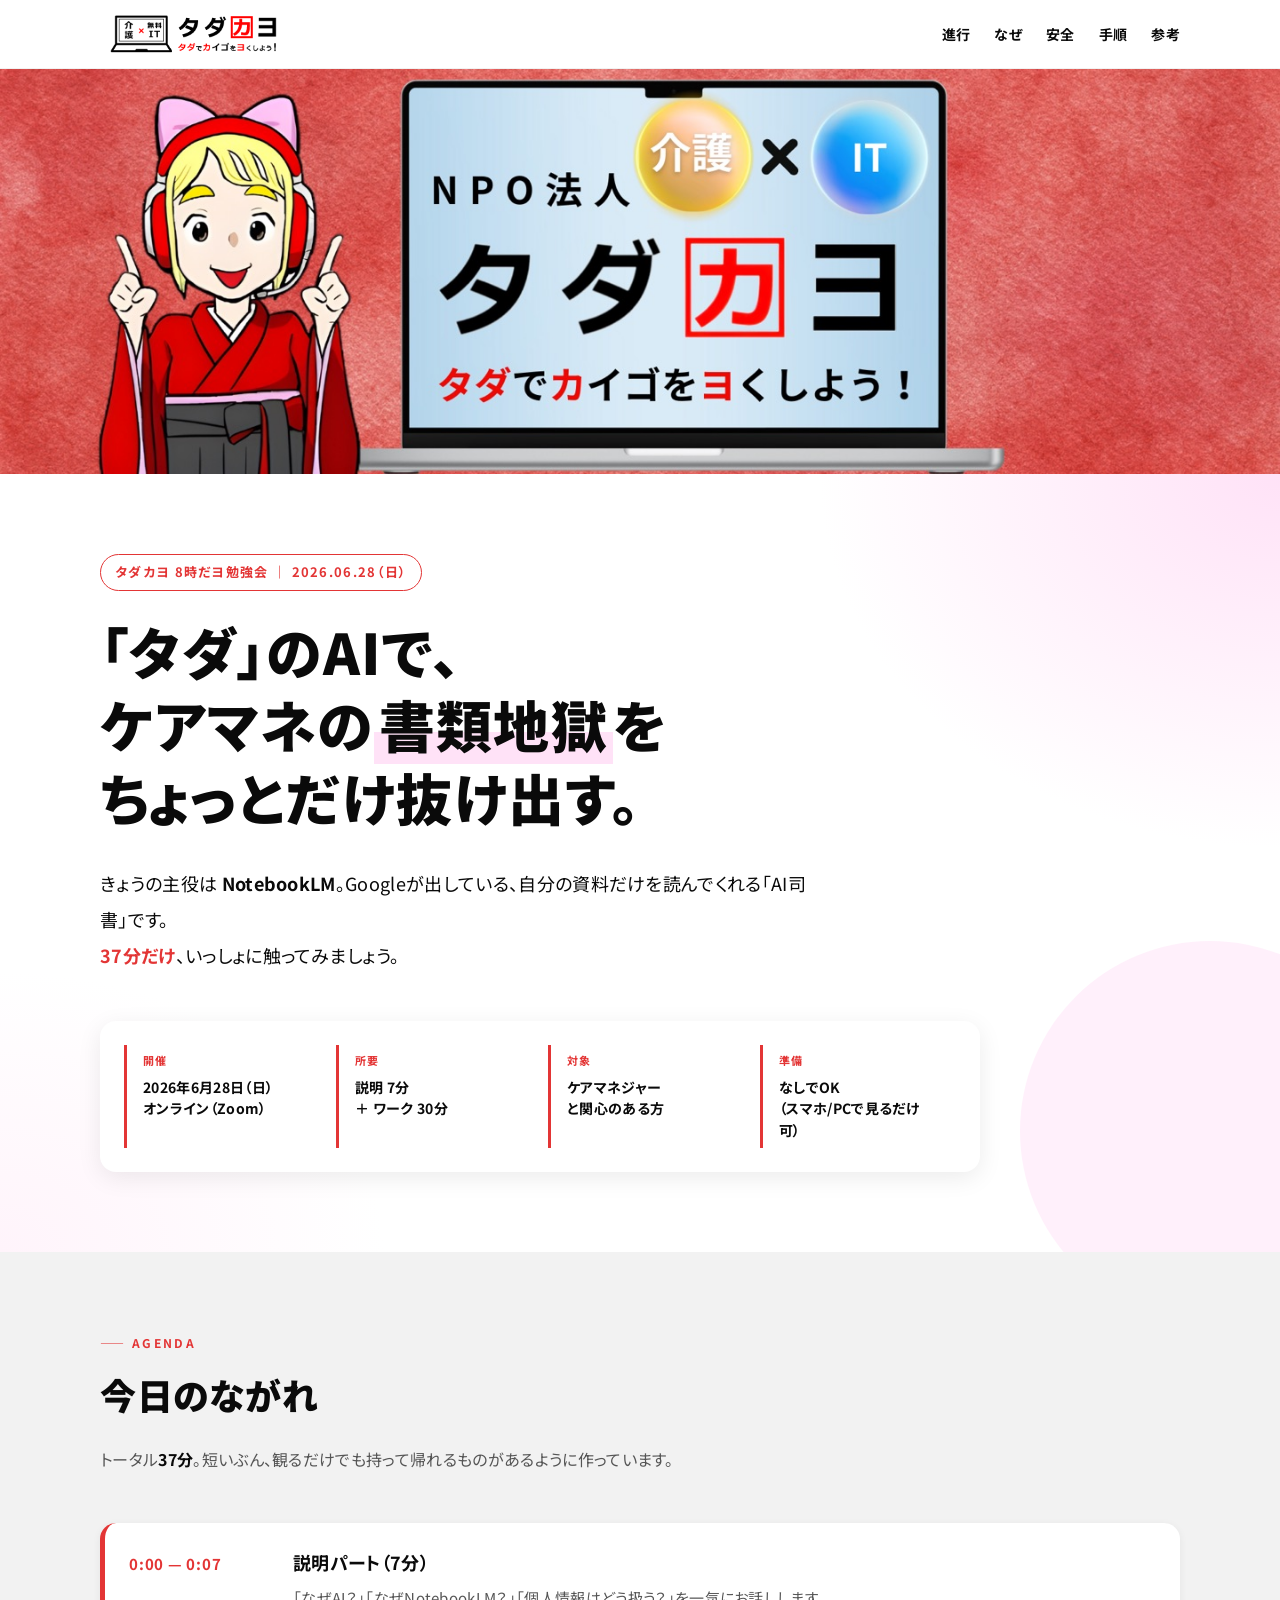
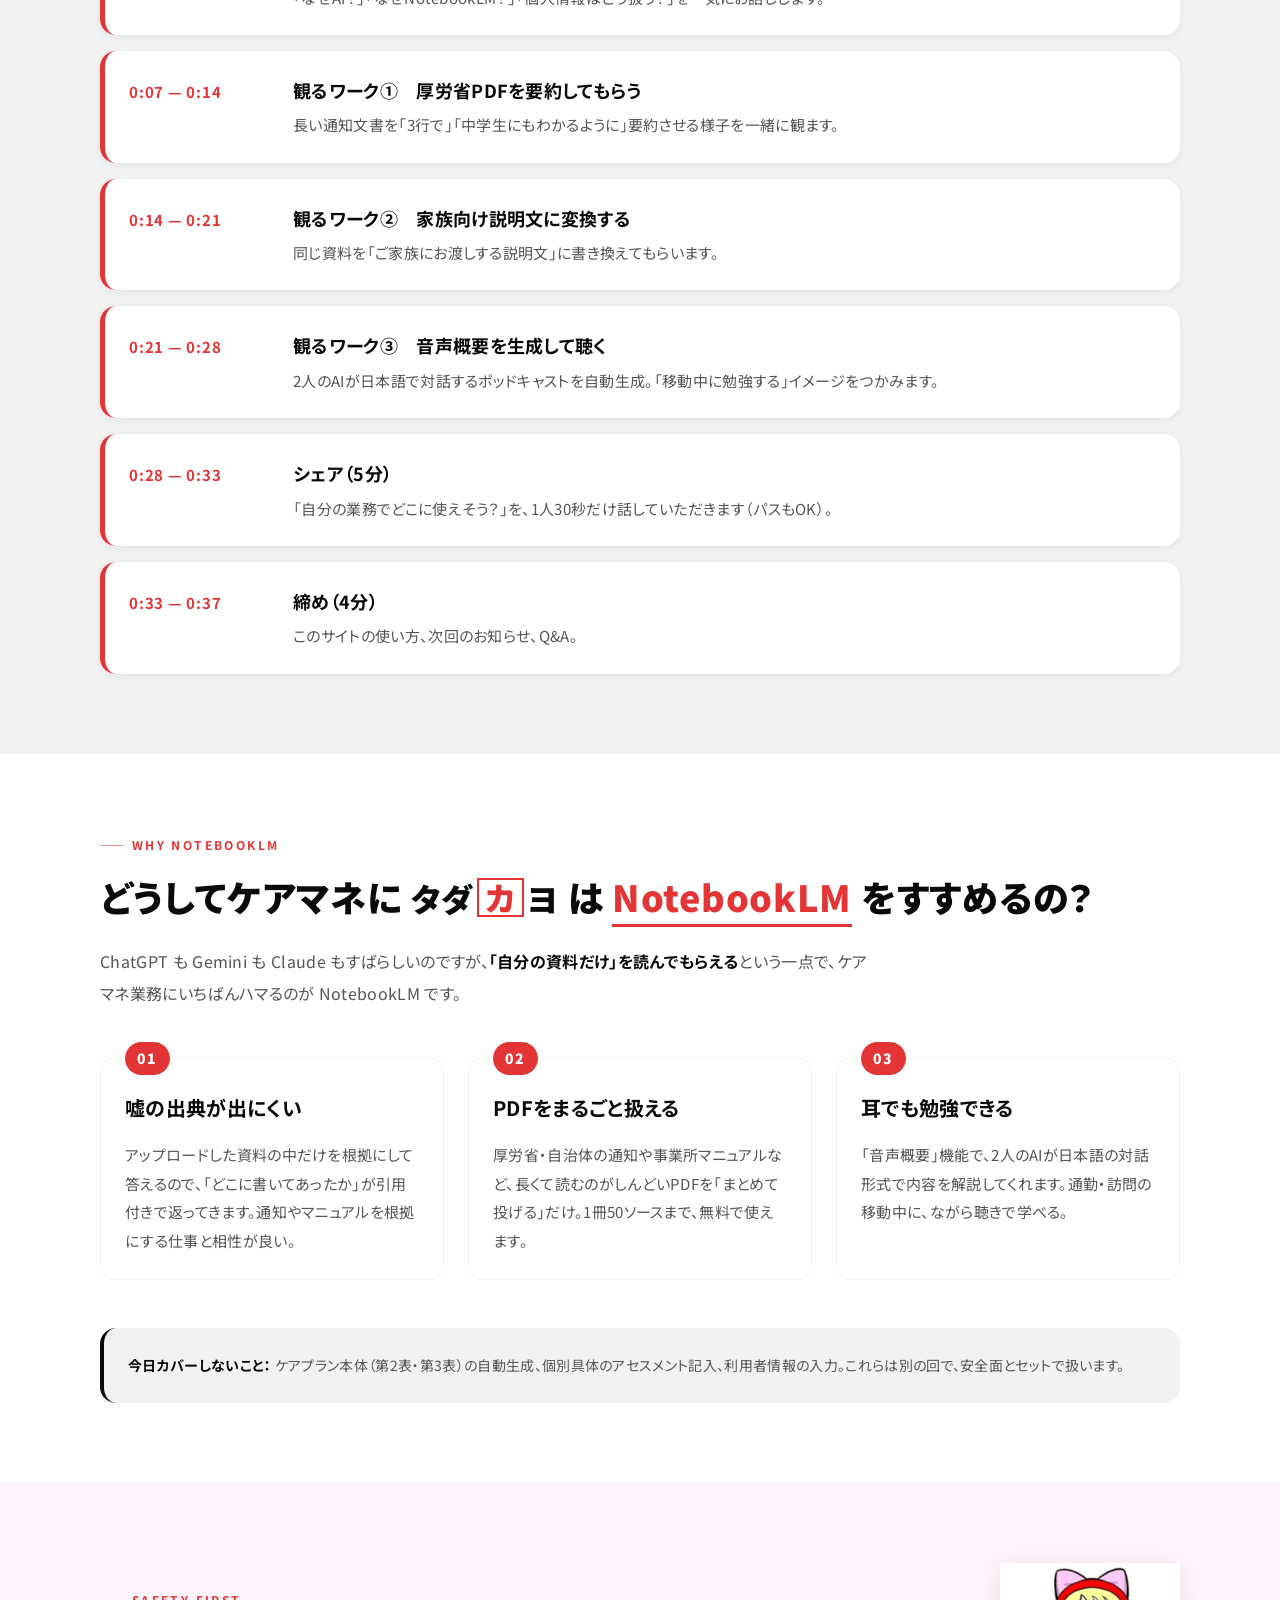
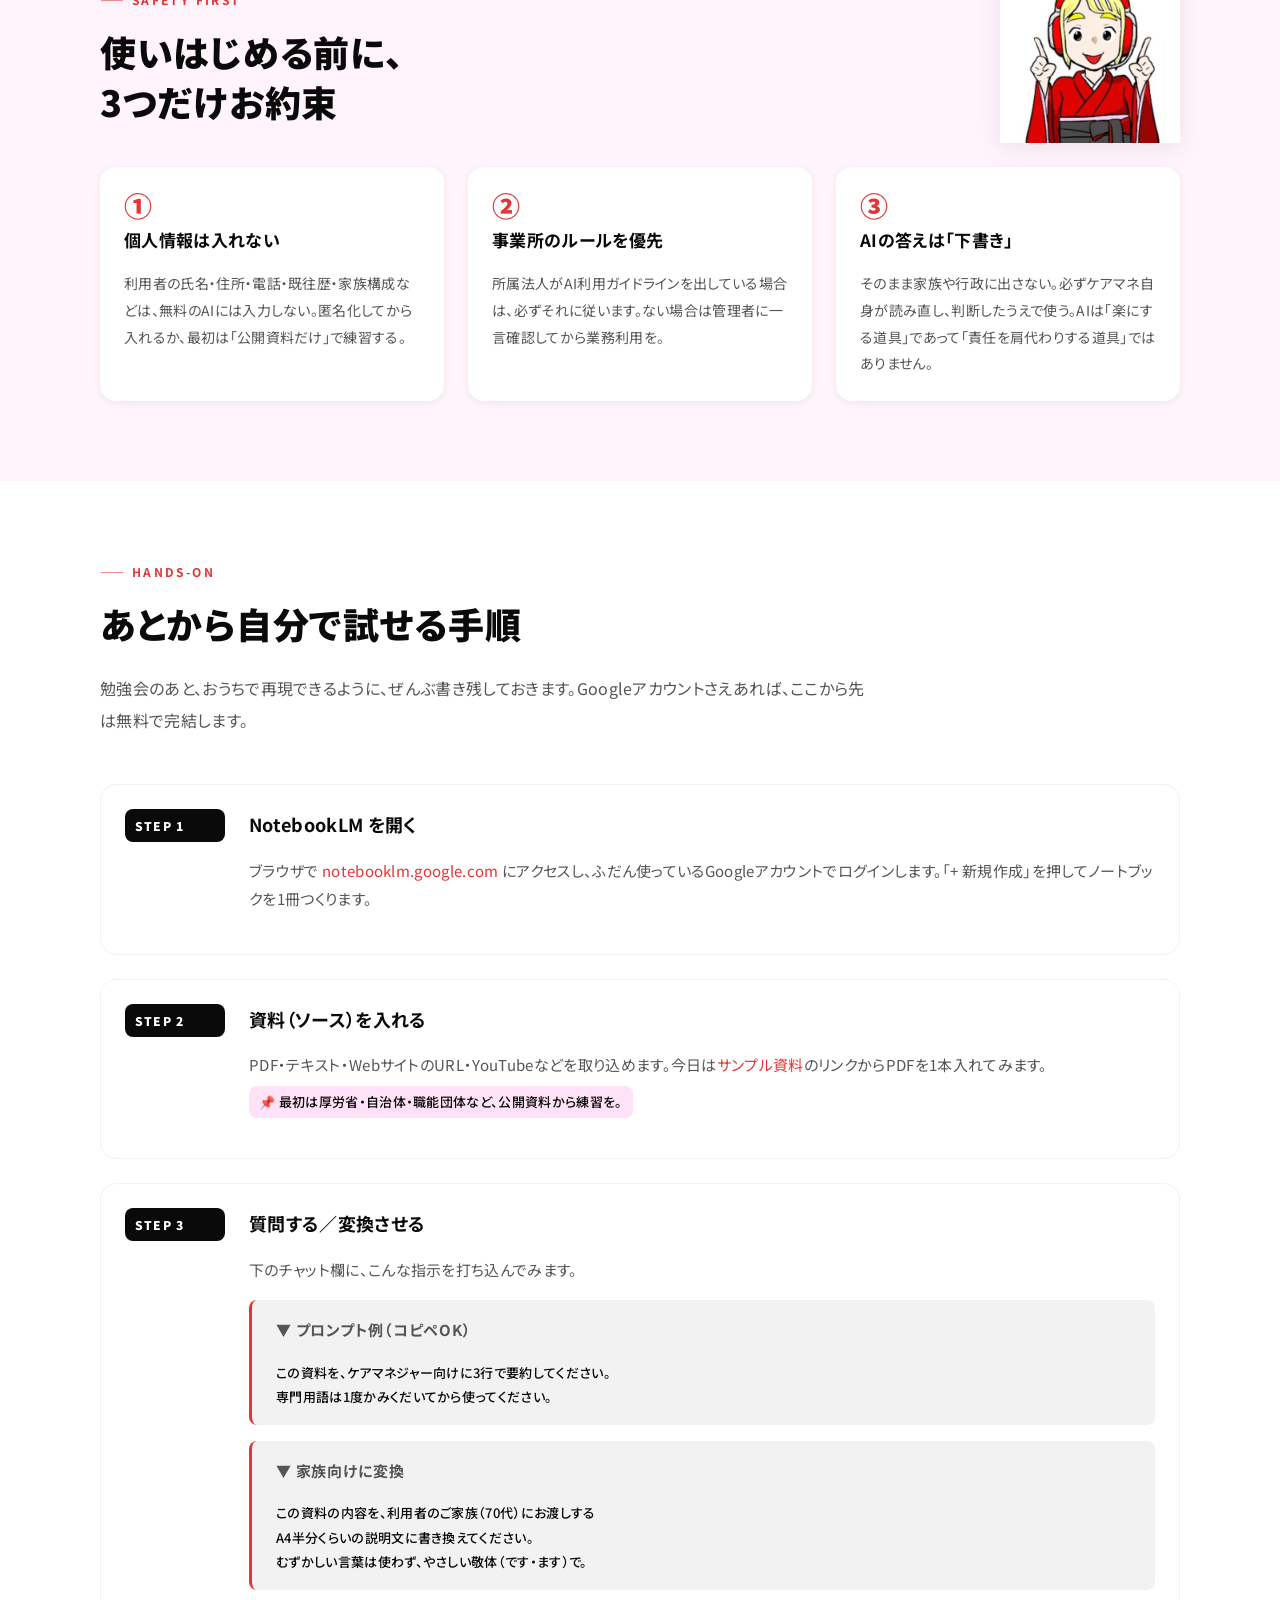
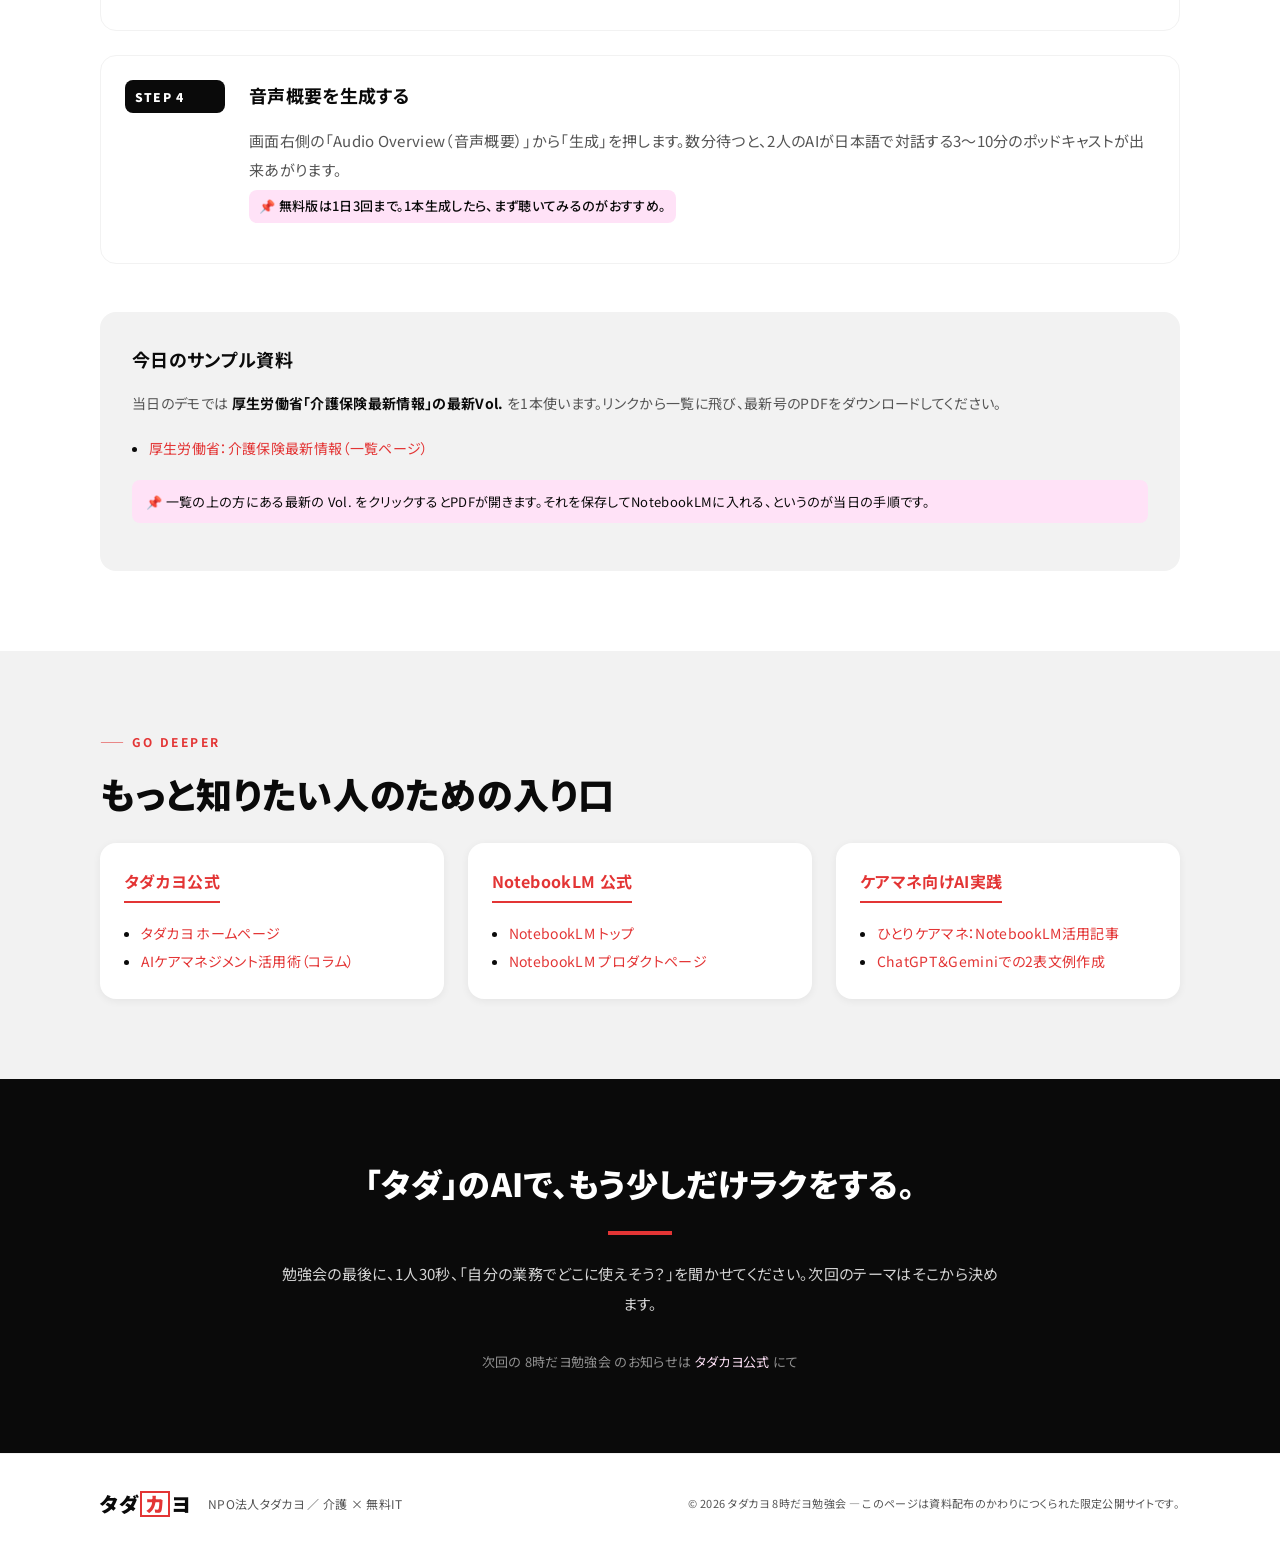
==== commit bef9c38d: "Remove issue numbering (#1/#2) from all visible copy タダカヨ「8時だヨ勉強会」はナンバリングしない方針に変更。 日付ベース（2026.06.28）" ====
--- a/index.html
+++ b/index.html
@@ -3,7 +3,7 @@
 <head>
 <meta charset="utf-8">
 <meta name="viewport" content="width=device-width,initial-scale=1">
-<title>8時だヨ勉強会 #1 ｜ NotebookLM はじめの一歩 ｜ タダカヨ</title>
+<title>8時だヨ勉強会 ｜ NotebookLM はじめの一歩 ｜ タダカヨ</title>
 <meta name="description" content="ケアマネジャー向け・無料AIで業務を楽にする勉強会。2026年6月28日。NotebookLMをはじめて触る人のための37分コンパクト講座。">
 <meta name="theme-color" content="#e33535">
 <link rel="icon" type="image/svg+xml" href="data:image/svg+xml,%3Csvg xmlns='http://www.w3.org/2000/svg' viewBox='0 0 64 64'%3E%3Crect width='64' height='64' fill='%23fff'/%3E%3Crect x='10' y='10' width='44' height='44' fill='none' stroke='%23e33535' stroke-width='5'/%3E%3Ctext x='32' y='44' font-family='sans-serif' font-size='34' font-weight='900' text-anchor='middle' fill='%23e33535'%3E%E3%82%AB%3C/text%3E%3C/svg%3E">
@@ -38,7 +38,7 @@
 
 <section class="hero">
   <div class="container hero-inner">
-    <p class="hero-eyebrow">タダカヨ 8時だヨ勉強会 #1 ｜ 2026.06.28（日）</p>
+    <p class="hero-eyebrow">タダカヨ 8時だヨ勉強会 ｜ 2026.06.28（日）</p>
     <h1 class="hero-title">
       <span class="hero-line1">「タダ」のAIで、</span>
       <span class="hero-line2">ケアマネの<span class="hero-mark">書類地獄</span>を</span>
@@ -278,7 +278,7 @@
   <div class="container cta-inner">
     <h2 class="cta-title">「タダ」のAIで、もう少しだけラクをする。</h2>
     <p class="cta-text">勉強会の最後に、1人30秒、「自分の業務でどこに使えそう？」を聞かせてください。次回のテーマはそこから決めます。</p>
-    <p class="cta-meta">次回 8時だヨ勉強会 #2 ｜ 詳細は <a href="https://tadakayo.jp/" target="_blank" rel="noopener">タダカヨ公式</a> にて</p>
+    <p class="cta-meta">次回の 8時だヨ勉強会 のお知らせは <a href="https://tadakayo.jp/" target="_blank" rel="noopener">タダカヨ公式</a> にて</p>
   </div>
 </section>
 
@@ -290,7 +290,7 @@
       <span class="brand-logo footer-logo">タダ<span class="ka">カ</span>ヨ</span>
       <p>NPO法人タダカヨ ／ 介護 × 無料IT</p>
     </div>
-    <p class="footer-meta">© 2026 タダカヨ 8時だヨ勉強会 #1 — このページは資料配布のかわりにつくられた限定公開サイトです。</p>
+    <p class="footer-meta">© 2026 タダカヨ 8時だヨ勉強会 — このページは資料配布のかわりにつくられた限定公開サイトです。</p>
   </div>
 </footer>
 
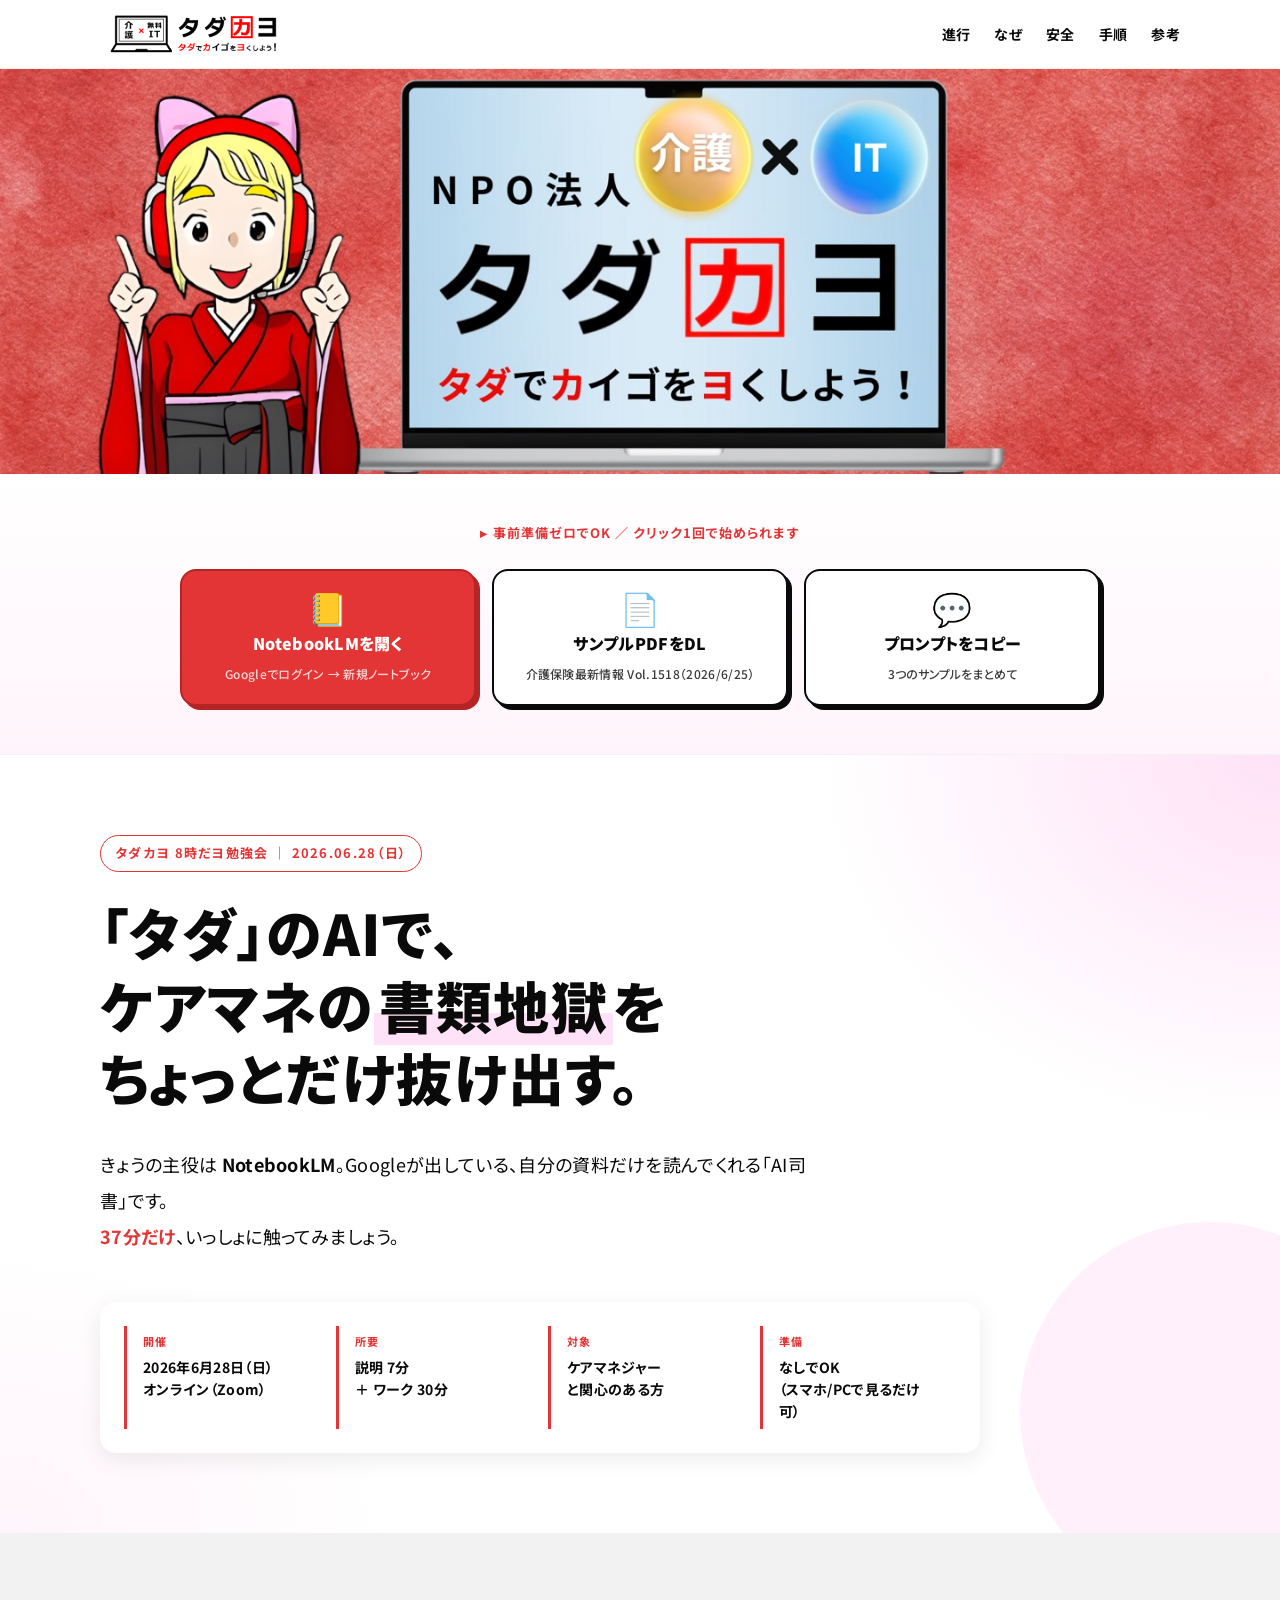
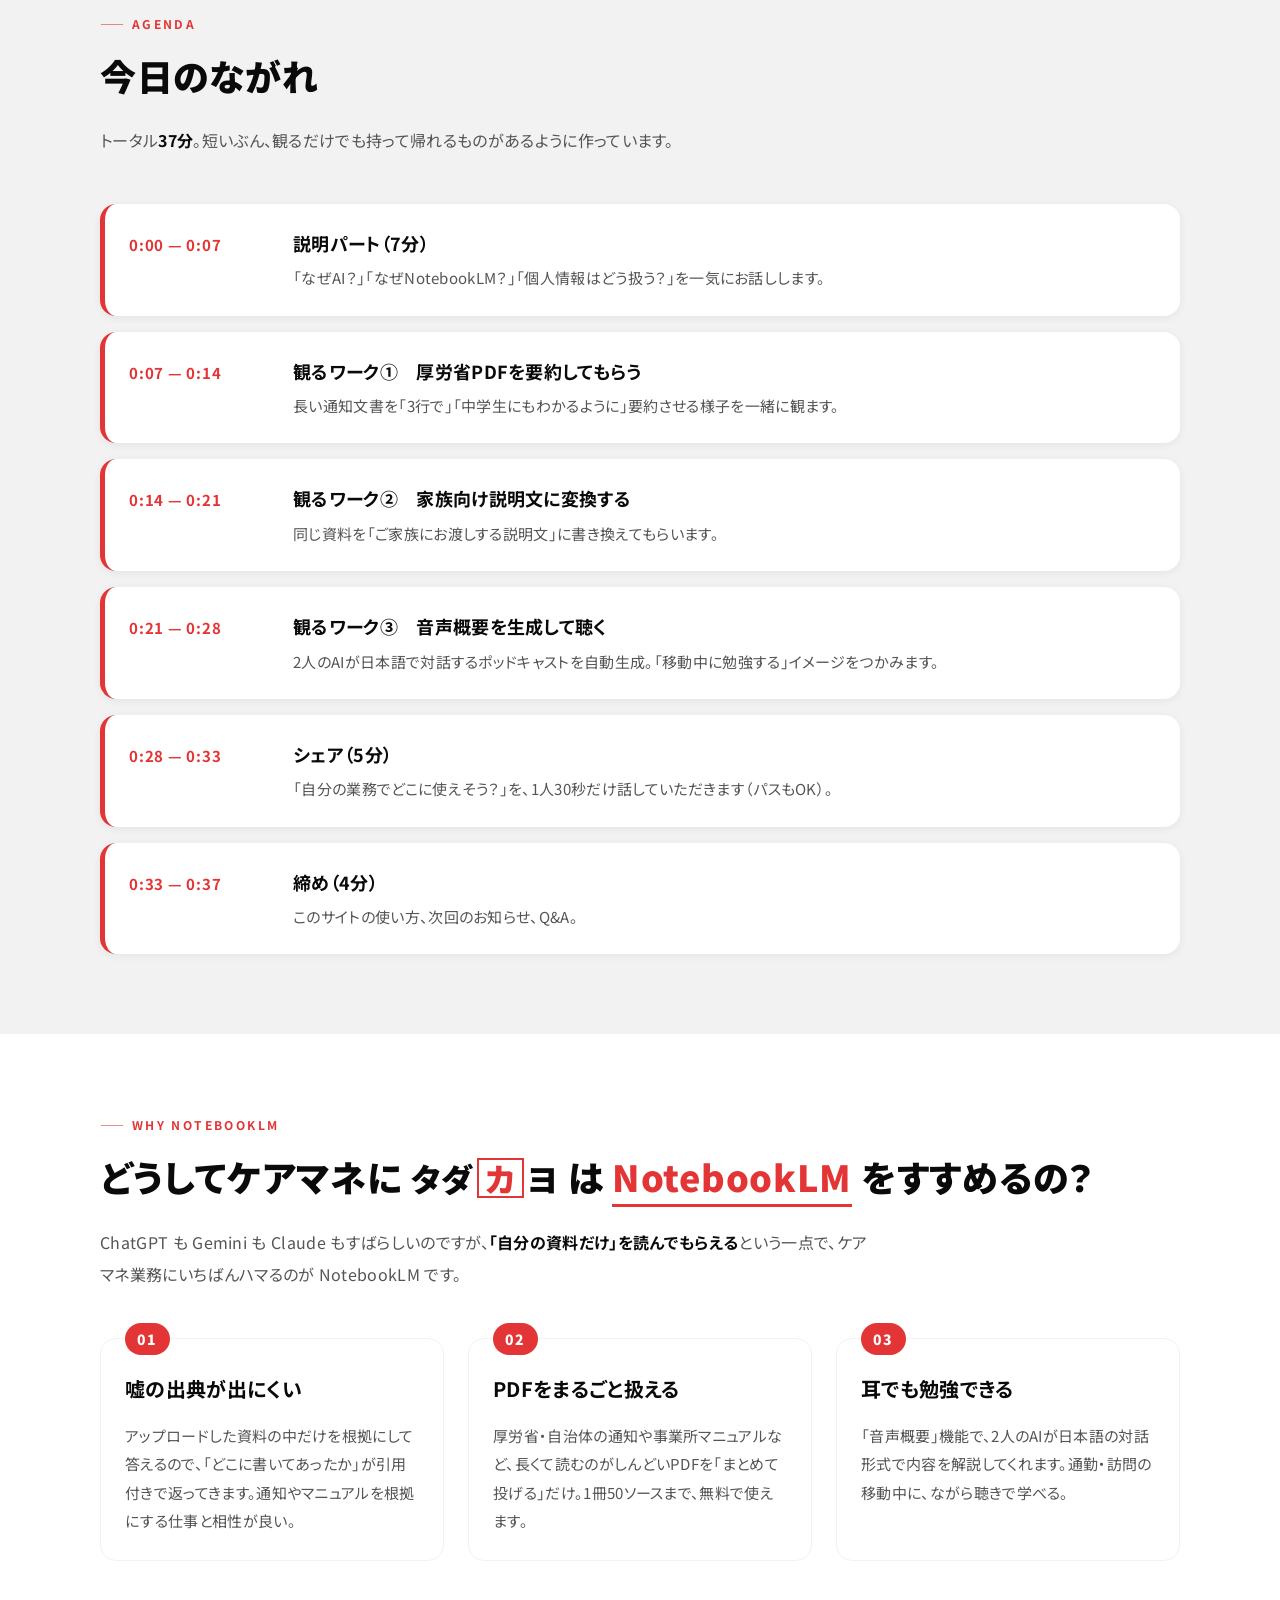
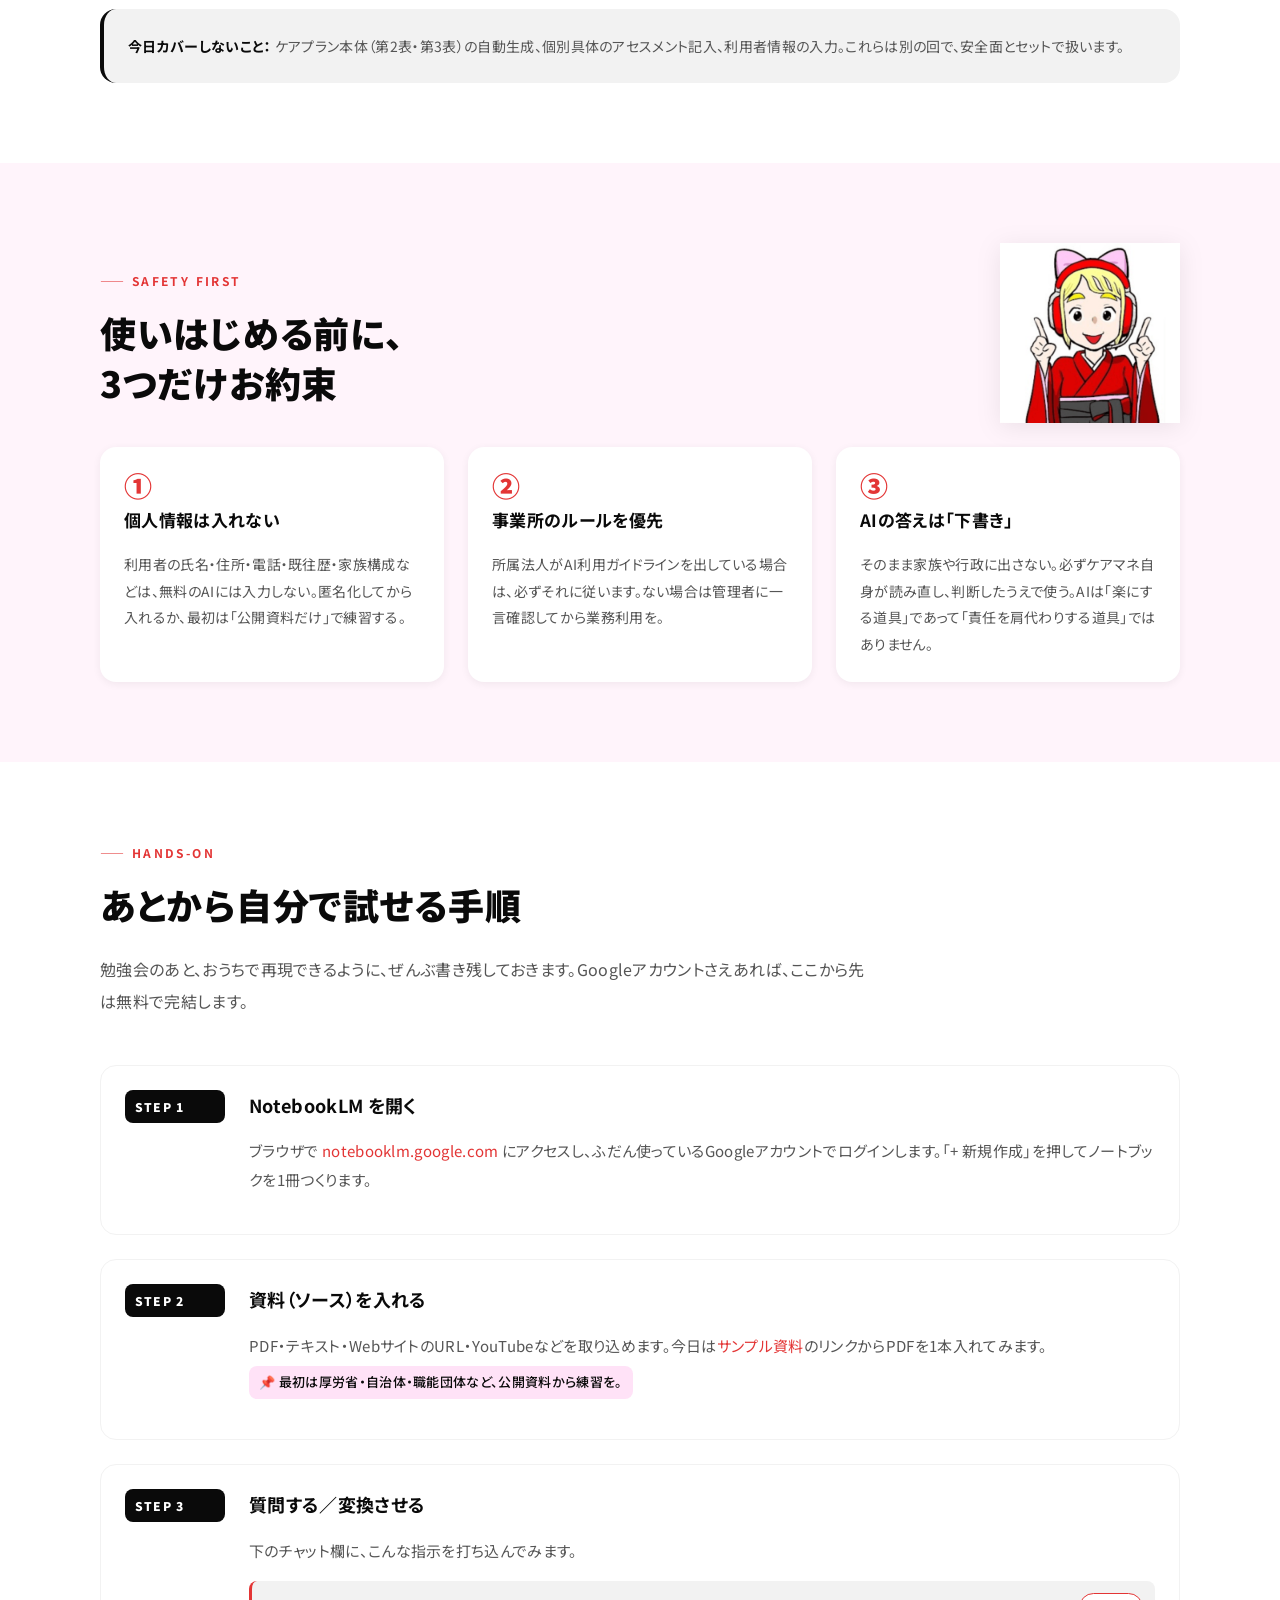
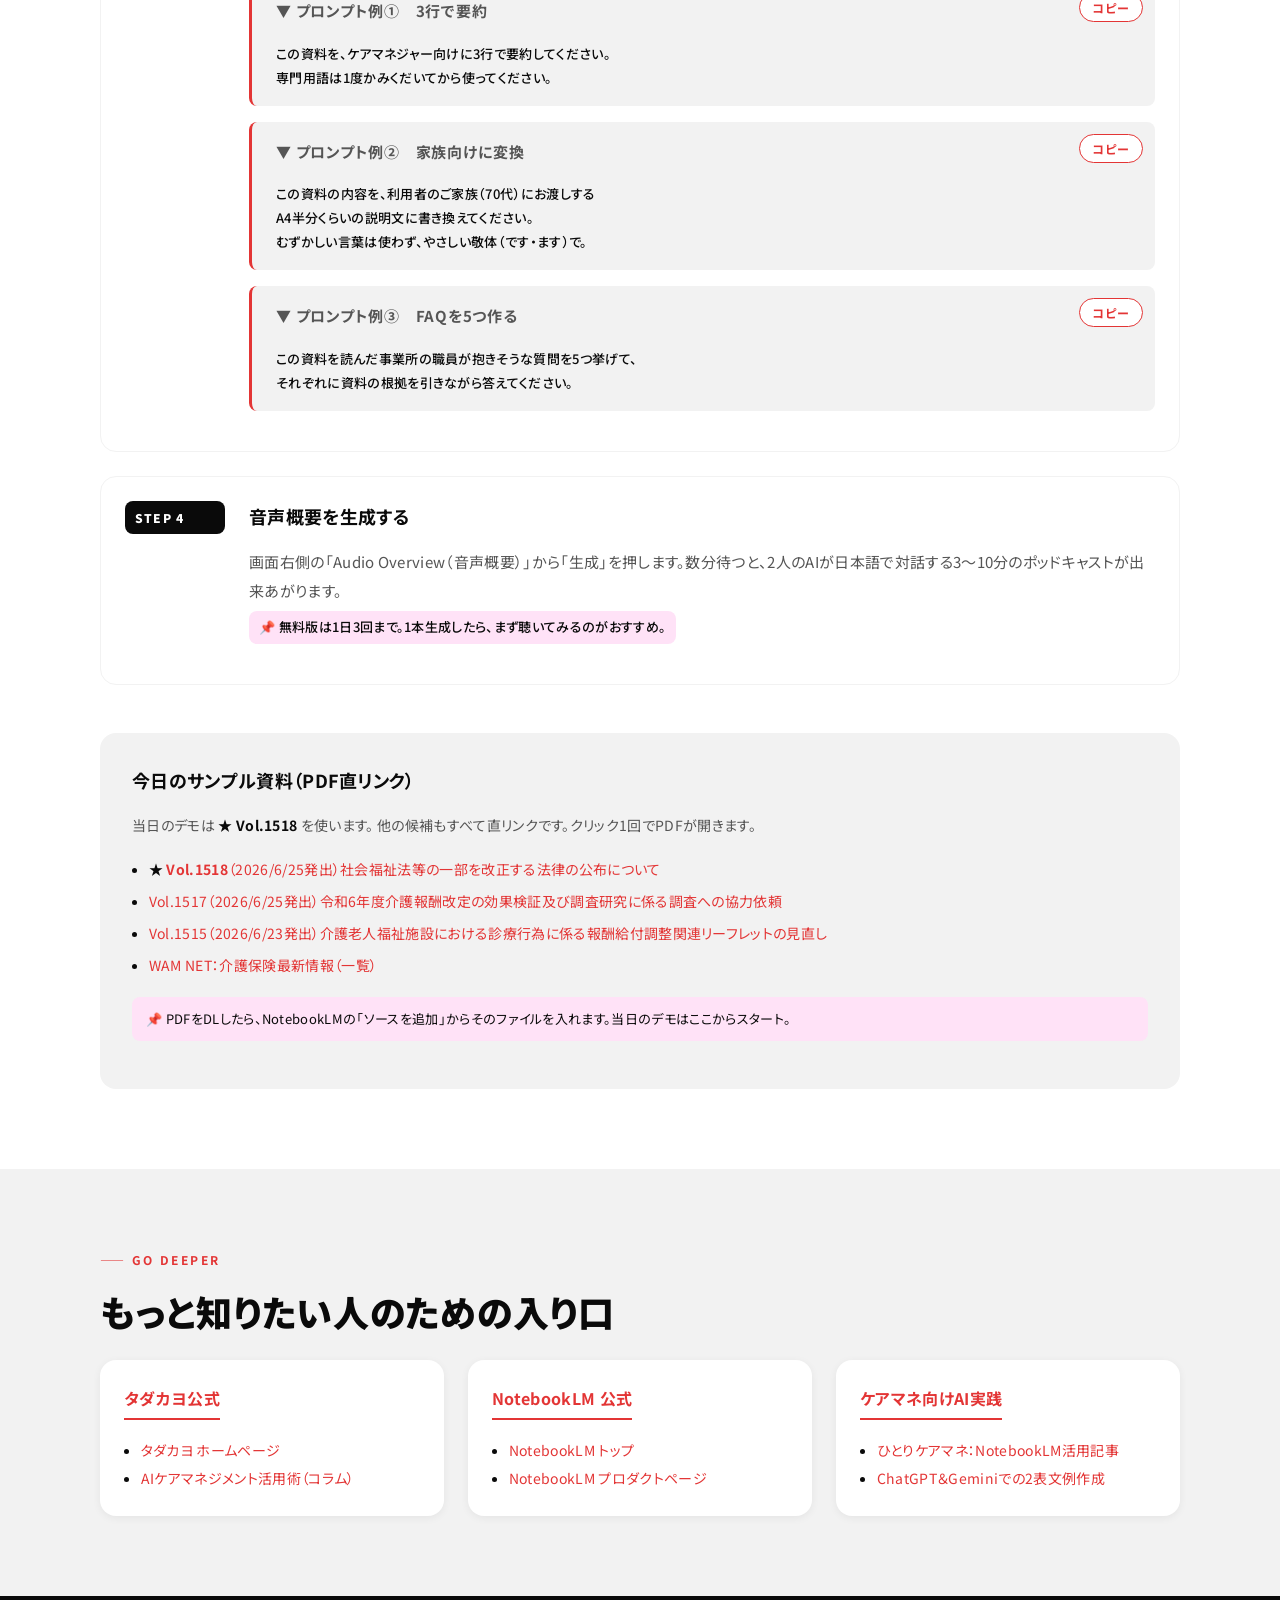
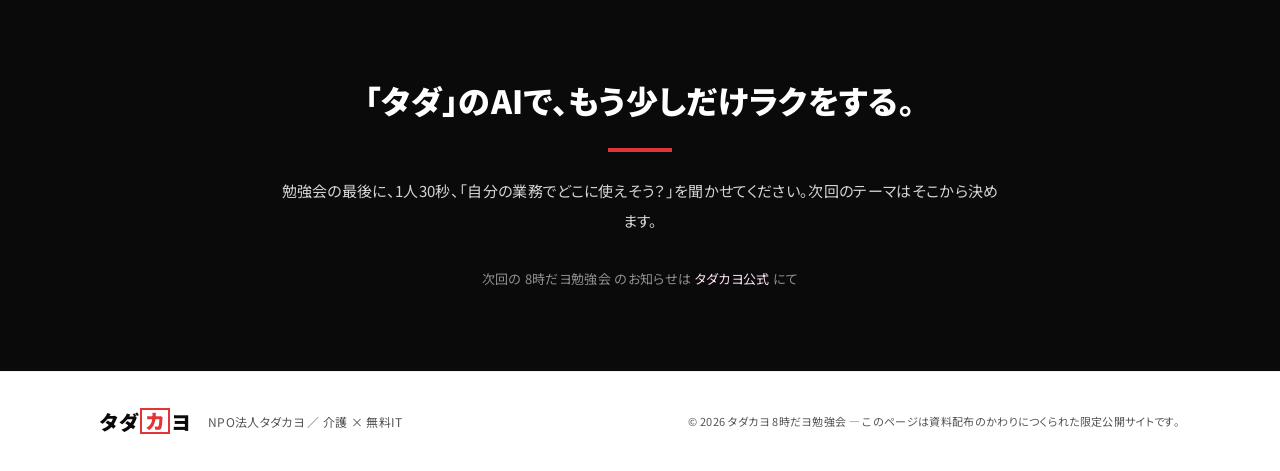
==== commit 41e97c9c: "UX upgrade: Open Kit, copy buttons, direct PDF links, progress bar ユーザーフィードバックに基づくUX改善: - 「事前準備ゼロでOK" ====
--- a/index.html
+++ b/index.html
@@ -11,9 +11,12 @@
 <link rel="preconnect" href="https://fonts.gstatic.com" crossorigin>
 <link href="https://fonts.googleapis.com/css2?family=Noto+Sans+JP:wght@400;500;700;900&display=swap" rel="stylesheet">
 <link rel="stylesheet" href="css/style.css">
+<script defer src="js/ux.js"></script>
 <script defer src="js/easter.js"></script>
 </head>
 <body>
+
+<div class="scroll-progress" id="scroll-progress" aria-hidden="true"></div>
 
 <header class="site-header">
   <div class="container header-inner">
@@ -35,6 +38,29 @@
 <div class="hero-banner-wrap">
   <img src="images/hero-banner.jpg" alt="NPO法人タダカヨ — 介護×無料IT — タダでカイゴをヨくしよう！" class="hero-banner-img" width="1440" height="456" fetchpriority="high">
 </div>
+
+<section class="open-kit" aria-label="即始められるリンク集">
+  <div class="container">
+    <p class="kit-eyebrow">事前準備ゼロでOK ／ クリック1回で始められます</p>
+    <div class="kit-buttons">
+      <a class="kit-btn kit-btn-primary" href="https://notebooklm.google.com/" target="_blank" rel="noopener">
+        <span class="kit-btn-icon" aria-hidden="true">📒</span>
+        <span class="kit-btn-label">NotebookLMを開く</span>
+        <span class="kit-btn-sub">Googleでログイン → 新規ノートブック</span>
+      </a>
+      <a class="kit-btn" href="https://www.wam.go.jp/gyoseiShiryou-files/documents/2026/0626091806101/ksvol.1518.pdf" target="_blank" rel="noopener">
+        <span class="kit-btn-icon" aria-hidden="true">📄</span>
+        <span class="kit-btn-label">サンプルPDFをDL</span>
+        <span class="kit-btn-sub">介護保険最新情報 Vol.1518（2026/6/25）</span>
+      </a>
+      <button class="kit-btn" type="button" id="open-prompts">
+        <span class="kit-btn-icon" aria-hidden="true">💬</span>
+        <span class="kit-btn-label">プロンプトをコピー</span>
+        <span class="kit-btn-sub">3つのサンプルをまとめて</span>
+      </button>
+    </div>
+  </div>
+</section>
 
 <section class="hero">
   <div class="container hero-inner">
@@ -211,15 +237,23 @@
           <h3 class="step-title">質問する／変換させる</h3>
           <p>下のチャット欄に、こんな指示を打ち込んでみます。</p>
           <div class="prompt-card">
-            <p class="prompt-label">▼ プロンプト例（コピペOK）</p>
-            <pre class="prompt-code">この資料を、ケアマネジャー向けに3行で要約してください。
+            <p class="prompt-label">▼ プロンプト例①　3行で要約</p>
+            <button class="copy-btn" type="button" data-copy-target="p1">コピー</button>
+            <pre class="prompt-code" id="p1">この資料を、ケアマネジャー向けに3行で要約してください。
 専門用語は1度かみくだいてから使ってください。</pre>
           </div>
           <div class="prompt-card">
-            <p class="prompt-label">▼ 家族向けに変換</p>
-            <pre class="prompt-code">この資料の内容を、利用者のご家族（70代）にお渡しする
+            <p class="prompt-label">▼ プロンプト例②　家族向けに変換</p>
+            <button class="copy-btn" type="button" data-copy-target="p2">コピー</button>
+            <pre class="prompt-code" id="p2">この資料の内容を、利用者のご家族（70代）にお渡しする
 A4半分くらいの説明文に書き換えてください。
 むずかしい言葉は使わず、やさしい敬体（です・ます）で。</pre>
+          </div>
+          <div class="prompt-card">
+            <p class="prompt-label">▼ プロンプト例③　FAQを5つ作る</p>
+            <button class="copy-btn" type="button" data-copy-target="p3">コピー</button>
+            <pre class="prompt-code" id="p3">この資料を読んだ事業所の職員が抱きそうな質問を5つ挙げて、
+それぞれに資料の根拠を引きながら答えてください。</pre>
           </div>
         </div>
       </li>
@@ -233,12 +267,15 @@
     </ol>
 
     <div id="sample-source" class="sample-source">
-      <h3>今日のサンプル資料</h3>
-      <p>当日のデモでは <strong>厚生労働省「介護保険最新情報」の最新Vol.</strong> を1本使います。リンクから一覧に飛び、最新号のPDFをダウンロードしてください。</p>
+      <h3>今日のサンプル資料（PDF直リンク）</h3>
+      <p>当日のデモは <strong>★ Vol.1518</strong> を使います。 他の候補もすべて直リンクです。クリック1回でPDFが開きます。</p>
       <ul class="link-list">
-        <li><a href="https://www.mhlw.go.jp/stf/seisakunitsuite/bunya/0000206917_00045.html" target="_blank" rel="noopener">厚生労働省：介護保険最新情報（一覧ページ）</a></li>
+        <li>★ <a href="https://www.wam.go.jp/gyoseiShiryou-files/documents/2026/0626091806101/ksvol.1518.pdf" target="_blank" rel="noopener"><strong>Vol.1518</strong>（2026/6/25発出）社会福祉法等の一部を改正する法律の公布について</a></li>
+        <li><a href="https://www.wam.go.jp/gyoseiShiryou-files/documents/2026/0626091329375/ksvol.1517.pdf" target="_blank" rel="noopener">Vol.1517（2026/6/25発出）令和6年度介護報酬改定の効果検証及び調査研究に係る調査への協力依頼</a></li>
+        <li><a href="https://www.wam.go.jp/gyoseiShiryou-files/documents/2026/0624094432779/ksvol.1515.pdf" target="_blank" rel="noopener">Vol.1515（2026/6/23発出）介護老人福祉施設における診療行為に係る報酬給付調整関連リーフレットの見直し</a></li>
+        <li><a href="https://www.wam.go.jp/gyoseiShiryou/detail-list?bun=020060090" target="_blank" rel="noopener">WAM NET：介護保険最新情報（一覧）</a></li>
       </ul>
-      <p class="sample-tip">📌 一覧の上の方にある最新の Vol. をクリックするとPDFが開きます。それを保存してNotebookLMに入れる、というのが当日の手順です。</p>
+      <p class="sample-tip">📌 PDFをDLしたら、NotebookLMの「ソースを追加」からそのファイルを入れます。当日のデモはここからスタート。</p>
     </div>
   </div>
 </section>
@@ -284,6 +321,37 @@
 
 </main>
 
+<div class="prompt-modal" id="prompt-modal" hidden role="dialog" aria-labelledby="prompt-modal-title" aria-modal="true">
+  <div class="prompt-modal-overlay" data-modal-close></div>
+  <div class="prompt-modal-content">
+    <button class="prompt-modal-close" type="button" data-modal-close aria-label="閉じる">×</button>
+    <h3 class="prompt-modal-title" id="prompt-modal-title">そのまま使えるサンプルプロンプト</h3>
+    <p class="prompt-modal-sub">「コピー」を押して NotebookLM のチャット欄に貼り付けてください。</p>
+
+    <div class="prompt-modal-item">
+      <p class="prompt-modal-label">① 3行で要約</p>
+      <pre class="prompt-modal-text" id="m1">この資料を、ケアマネジャー向けに3行で要約してください。
+専門用語は1度かみくだいてから使ってください。</pre>
+      <button class="copy-btn" type="button" data-copy-target="m1" style="position:static;">コピー</button>
+    </div>
+
+    <div class="prompt-modal-item">
+      <p class="prompt-modal-label">② 家族向けに変換</p>
+      <pre class="prompt-modal-text" id="m2">この資料の内容を、利用者のご家族（70代）にお渡しする
+A4半分くらいの説明文に書き換えてください。
+むずかしい言葉は使わず、やさしい敬体（です・ます）で。</pre>
+      <button class="copy-btn" type="button" data-copy-target="m2" style="position:static;">コピー</button>
+    </div>
+
+    <div class="prompt-modal-item">
+      <p class="prompt-modal-label">③ FAQを5つ作る</p>
+      <pre class="prompt-modal-text" id="m3">この資料を読んだ事業所の職員が抱きそうな質問を5つ挙げて、
+それぞれに資料の根拠を引きながら答えてください。</pre>
+      <button class="copy-btn" type="button" data-copy-target="m3" style="position:static;">コピー</button>
+    </div>
+  </div>
+</div>
+
 <footer class="site-footer">
   <div class="container footer-inner">
     <div class="footer-brand">
--- a/css/style.css
+++ b/css/style.css
@@ -158,6 +158,96 @@
 }
 .site-nav a:hover { color: var(--c-red); text-decoration: none; }
 .site-nav a:hover::after { transform: scaleX(1); }
+
+/* ============================================================
+   Scroll progress bar
+   ============================================================ */
+.scroll-progress {
+  position: fixed;
+  top: 0;
+  left: 0;
+  height: 3px;
+  width: 0;
+  background: var(--c-red);
+  z-index: 200;
+  transition: width 0.1s linear;
+  pointer-events: none;
+}
+
+/* ============================================================
+   Open Kit (即始められる3ボタン)
+   ============================================================ */
+.open-kit {
+  padding: var(--space-5) 0;
+  background: linear-gradient(180deg, var(--c-white) 0%, var(--c-pink-soft) 100%);
+  border-bottom: 1px solid var(--c-gray);
+}
+.kit-eyebrow {
+  margin: 0 0 var(--space-3);
+  font-size: 13px;
+  font-weight: 700;
+  letter-spacing: 0.08em;
+  color: var(--c-red);
+  text-align: center;
+}
+.kit-eyebrow::before { content: "▸ "; }
+.kit-buttons {
+  display: grid;
+  grid-template-columns: repeat(auto-fit, minmax(240px, 1fr));
+  gap: var(--space-2);
+  max-width: 920px;
+  margin: 0 auto;
+}
+.kit-btn {
+  background: var(--c-white);
+  border: 2px solid var(--c-black);
+  border-radius: var(--radius-md);
+  padding: 20px 16px;
+  display: flex;
+  flex-direction: column;
+  align-items: center;
+  gap: 6px;
+  text-decoration: none !important;
+  color: var(--c-black);
+  font: inherit;
+  cursor: pointer;
+  text-align: center;
+  transition: transform 0.2s var(--ease), box-shadow 0.2s var(--ease), background 0.2s var(--ease);
+  box-shadow: 4px 4px 0 var(--c-black);
+}
+.kit-btn:hover {
+  transform: translate(-2px, -2px);
+  box-shadow: 6px 6px 0 var(--c-black);
+  background: var(--c-pink-soft);
+}
+.kit-btn:active {
+  transform: translate(2px, 2px);
+  box-shadow: 0 0 0 var(--c-black);
+}
+.kit-btn-primary {
+  background: var(--c-red);
+  color: var(--c-white) !important;
+  border-color: var(--c-red-dark);
+  box-shadow: 4px 4px 0 var(--c-red-dark);
+}
+.kit-btn-primary:hover {
+  background: var(--c-red-dark);
+  box-shadow: 6px 6px 0 var(--c-black);
+}
+.kit-btn-icon {
+  font-size: 32px;
+  line-height: 1;
+}
+.kit-btn-label {
+  font-weight: 900;
+  font-size: 16px;
+  letter-spacing: 0.02em;
+}
+.kit-btn-sub {
+  font-size: 12px;
+  opacity: 0.8;
+  font-weight: 500;
+}
 
 /* ============================================================
    Hero Banner (key visual)
@@ -542,6 +632,7 @@
 }
 
 .prompt-card {
+  position: relative;
   background: var(--c-gray);
   border-radius: var(--radius-sm);
   padding: var(--space-2) var(--space-3);
@@ -550,6 +641,7 @@
 }
 .prompt-label {
   margin: 0 0 6px;
+  padding-right: 80px;
   font-size: 12px;
   font-weight: 700;
   color: var(--c-red);
@@ -564,6 +656,134 @@
   white-space: pre-wrap;
   word-break: break-word;
   background: transparent;
+  font-weight: 500;
+}
+
+/* ============================================================
+   Copy Button (prompt-card内)
+   ============================================================ */
+.copy-btn {
+  position: absolute;
+  top: 12px;
+  right: 12px;
+  background: var(--c-white);
+  border: 1.5px solid var(--c-red);
+  color: var(--c-red);
+  font-weight: 700;
+  font-size: 12px;
+  padding: 5px 12px;
+  border-radius: 999px;
+  cursor: pointer;
+  transition: all 0.2s var(--ease);
+  font-family: inherit;
+  letter-spacing: 0.05em;
+}
+.copy-btn:hover {
+  background: var(--c-red);
+  color: var(--c-white);
+}
+.copy-btn.copied {
+  background: var(--c-black);
+  color: var(--c-white);
+  border-color: var(--c-black);
+}
+.copy-btn.copied::before {
+  content: "✓ ";
+}
+
+/* ============================================================
+   Prompt Modal (Open Kitから起動)
+   ============================================================ */
+.prompt-modal {
+  position: fixed;
+  inset: 0;
+  z-index: 500;
+  display: flex;
+  align-items: center;
+  justify-content: center;
+  opacity: 0;
+  visibility: hidden;
+  transition: opacity 0.25s var(--ease), visibility 0.25s var(--ease);
+}
+.prompt-modal.show {
+  opacity: 1;
+  visibility: visible;
+}
+.prompt-modal-overlay {
+  position: absolute;
+  inset: 0;
+  background: rgba(0, 0, 0, 0.6);
+  cursor: pointer;
+}
+.prompt-modal-content {
+  position: relative;
+  background: var(--c-white);
+  border-radius: var(--radius-lg);
+  max-width: 600px;
+  width: calc(100vw - 32px);
+  max-height: calc(100vh - 64px);
+  overflow-y: auto;
+  padding: var(--space-4);
+  box-shadow: 0 20px 60px rgba(0, 0, 0, 0.3);
+  transform: translateY(20px);
+  transition: transform 0.3s var(--ease);
+}
+.prompt-modal.show .prompt-modal-content {
+  transform: translateY(0);
+}
+.prompt-modal-close {
+  position: absolute;
+  top: 12px;
+  right: 12px;
+  background: var(--c-gray);
+  border: none;
+  width: 36px;
+  height: 36px;
+  border-radius: 50%;
+  font-size: 20px;
+  cursor: pointer;
+  display: flex;
+  align-items: center;
+  justify-content: center;
+  color: var(--c-gray-text);
+  transition: background 0.2s, color 0.2s;
+}
+.prompt-modal-close:hover {
+  background: var(--c-black);
+  color: var(--c-white);
+}
+.prompt-modal-title {
+  margin: 0 0 8px;
+  font-size: 22px;
+  font-weight: 900;
+  padding-right: 40px;
+}
+.prompt-modal-sub {
+  margin: 0 0 var(--space-3);
+  font-size: 13px;
+  color: var(--c-gray-text);
+}
+.prompt-modal-item {
+  border-top: 1px solid var(--c-gray);
+  padding: var(--space-3) 0;
+}
+.prompt-modal-item:last-child { padding-bottom: 0; }
+.prompt-modal-label {
+  margin: 0 0 8px;
+  font-size: 13px;
+  font-weight: 700;
+  color: var(--c-red);
+}
+.prompt-modal-text {
+  background: var(--c-gray);
+  border-radius: var(--radius-sm);
+  padding: 12px 14px;
+  margin: 0 0 10px;
+  font-size: 13px;
+  line-height: 1.85;
+  white-space: pre-wrap;
+  word-break: break-word;
+  font-family: 'Noto Sans JP', sans-serif;
   font-weight: 500;
 }
 
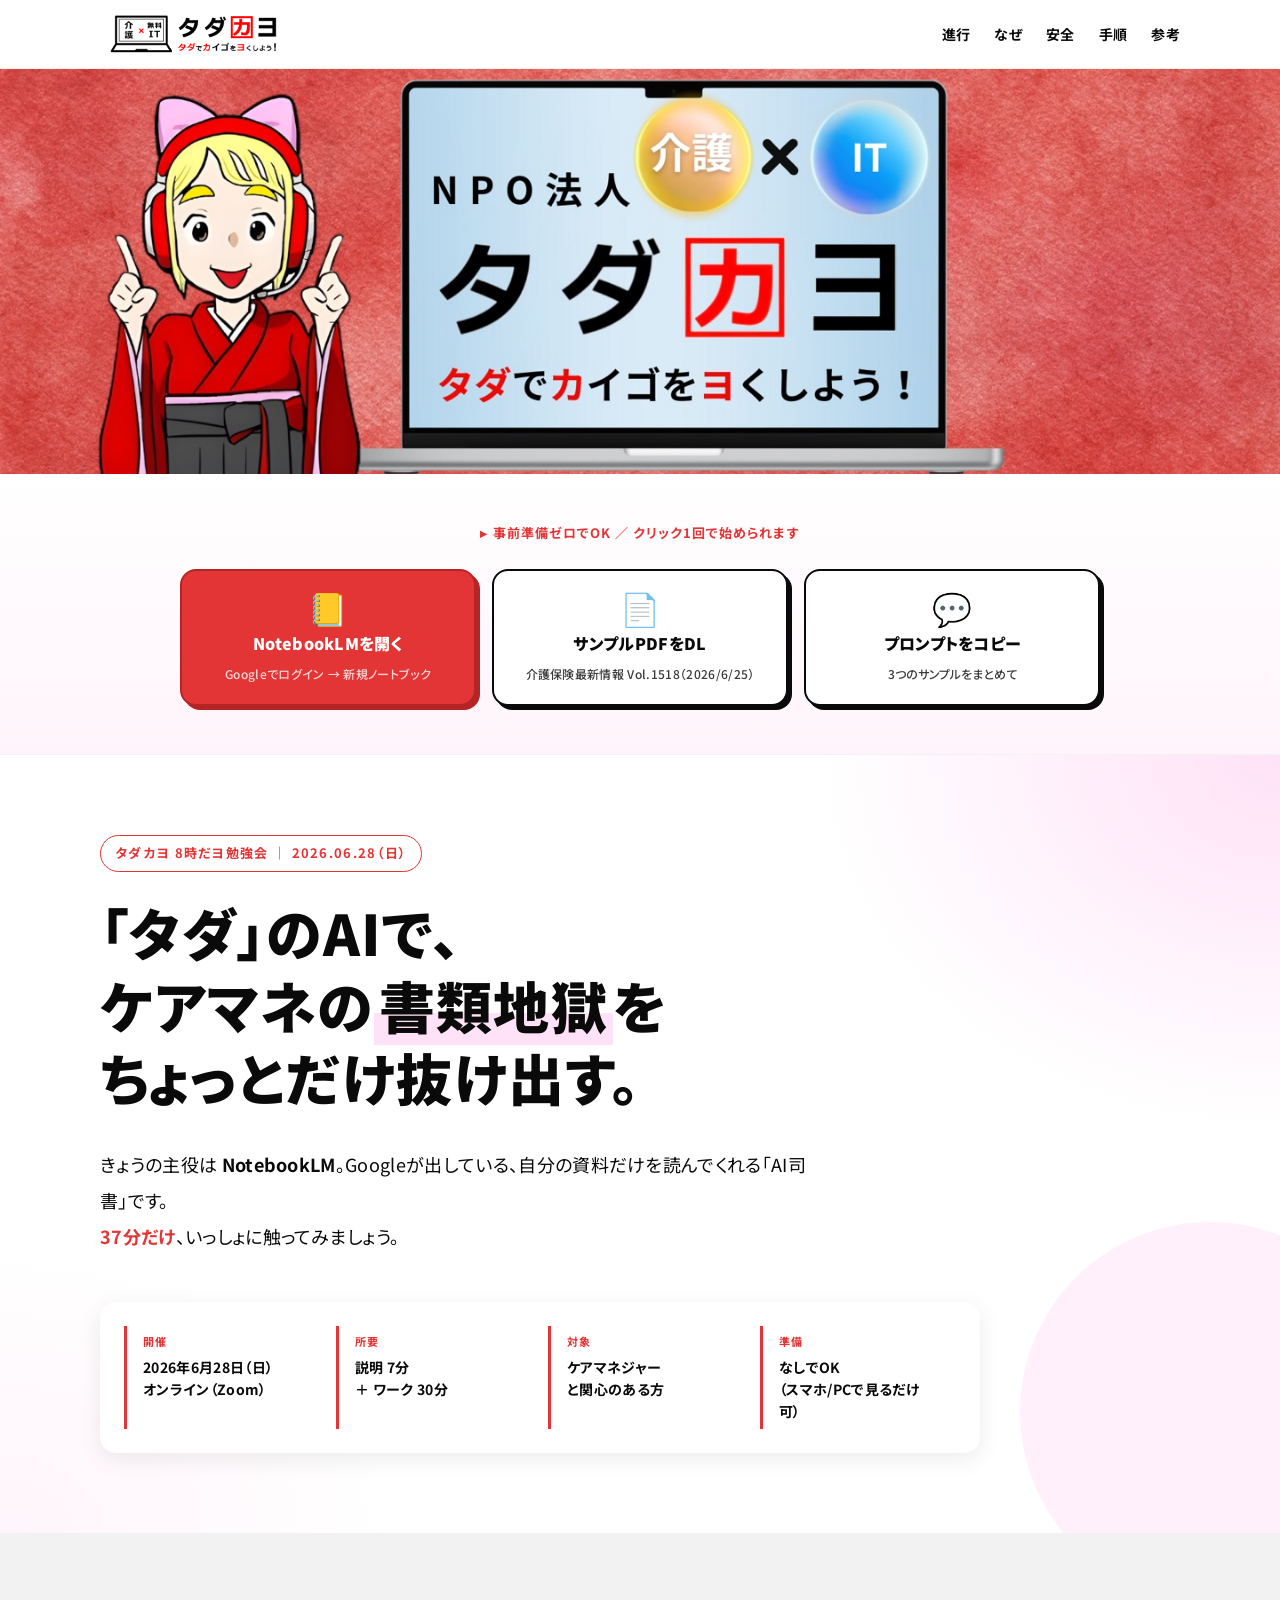
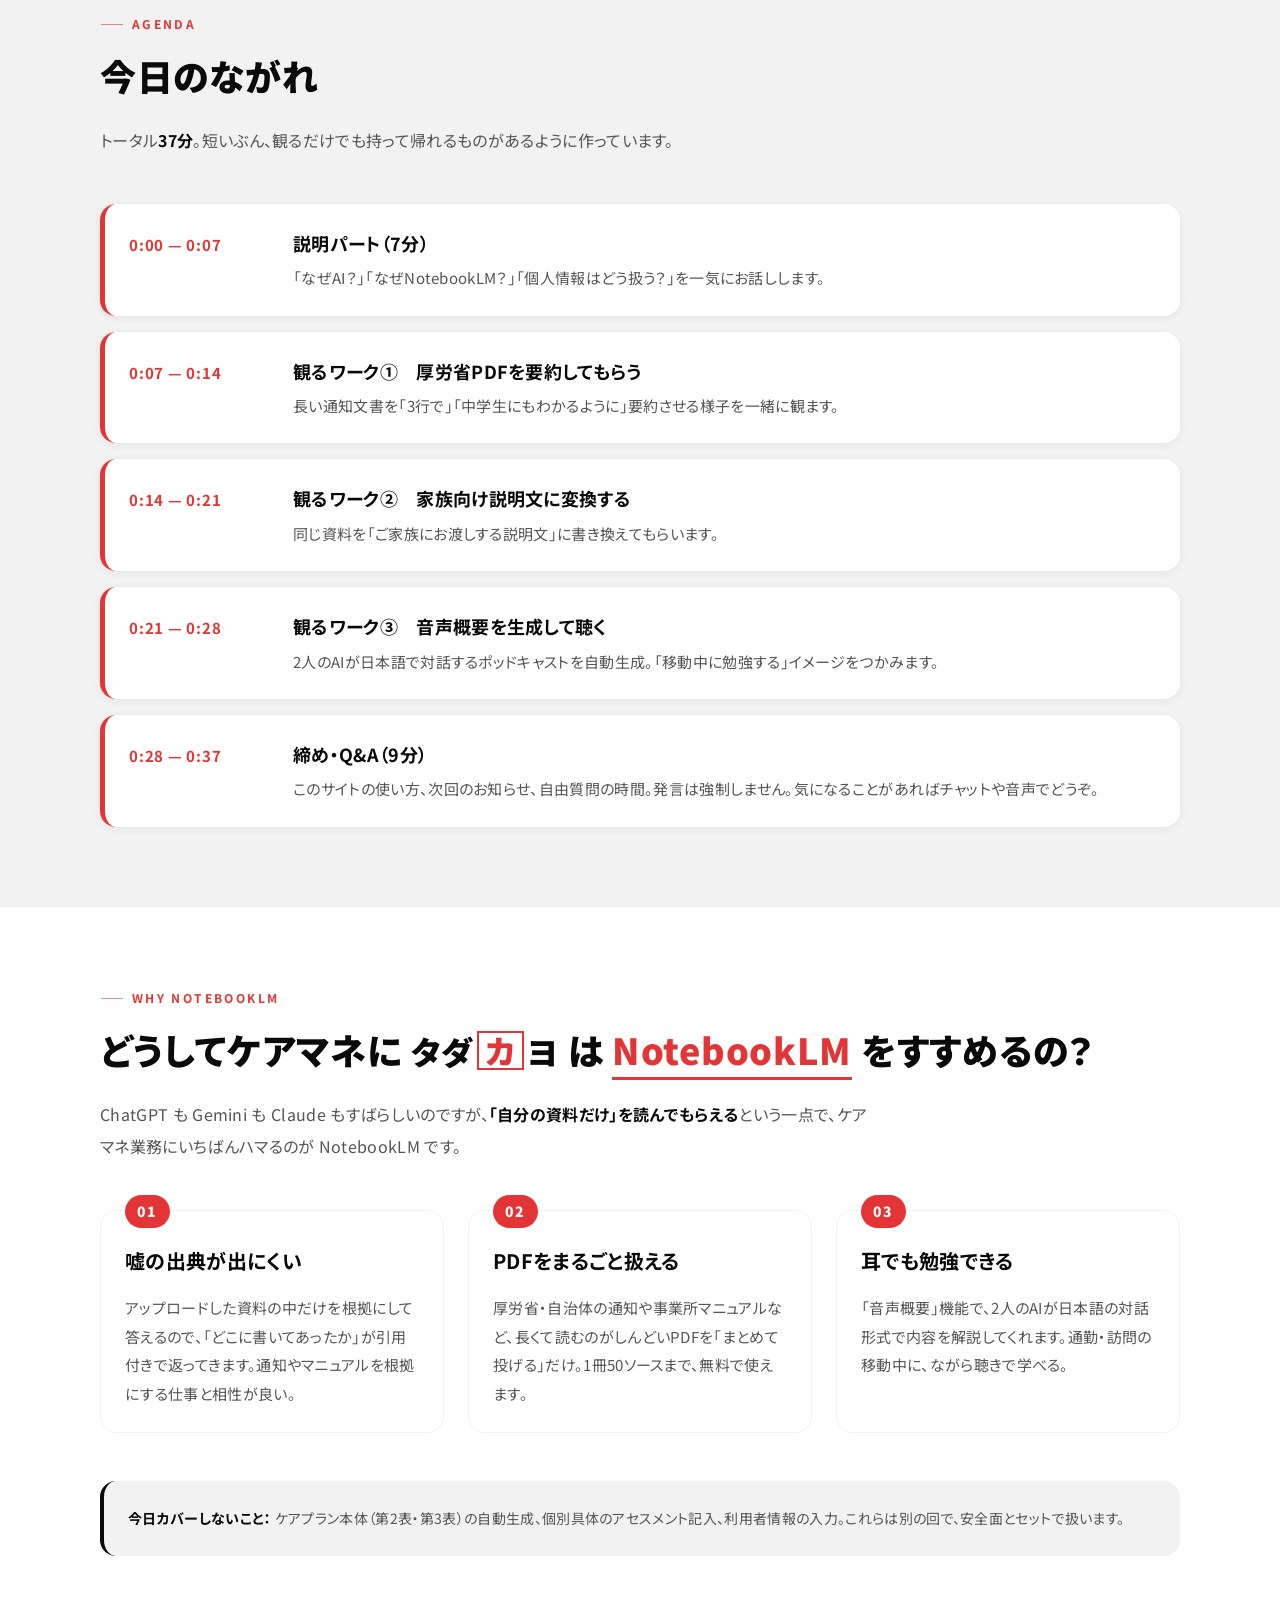
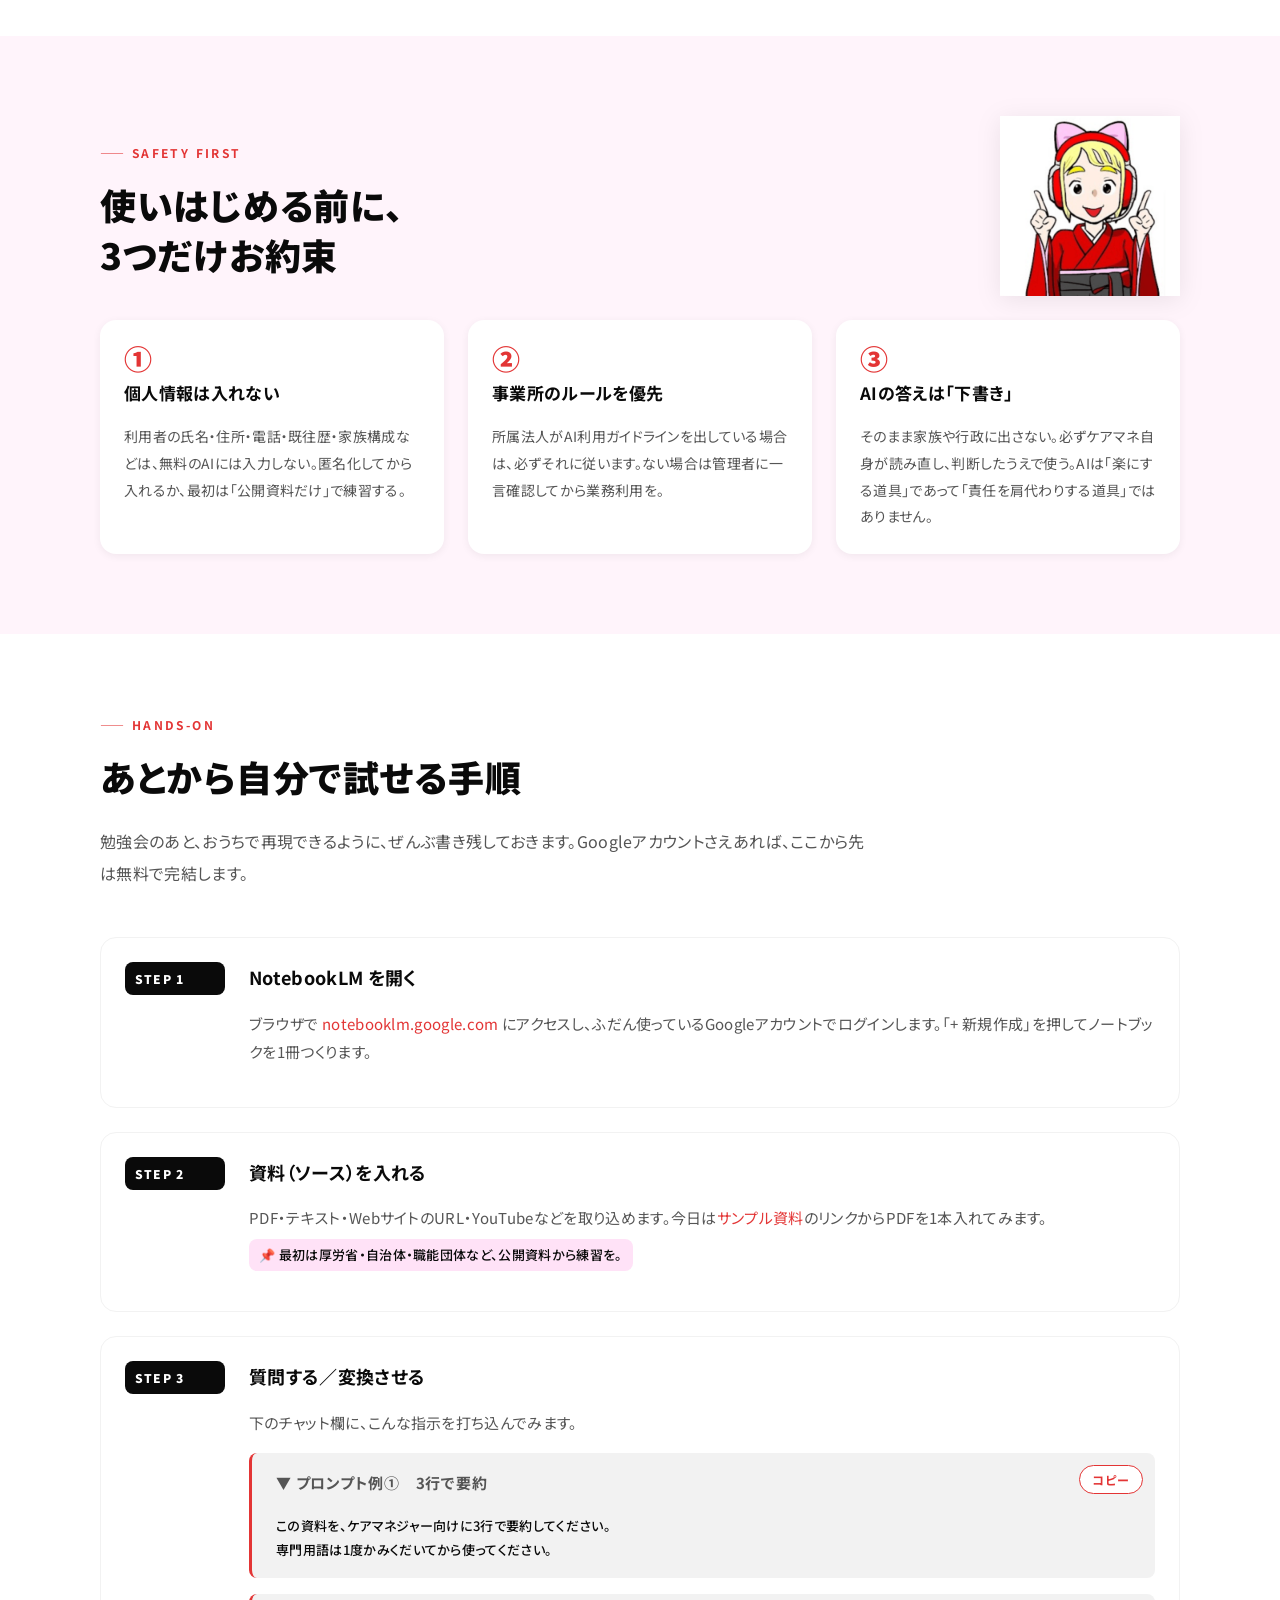
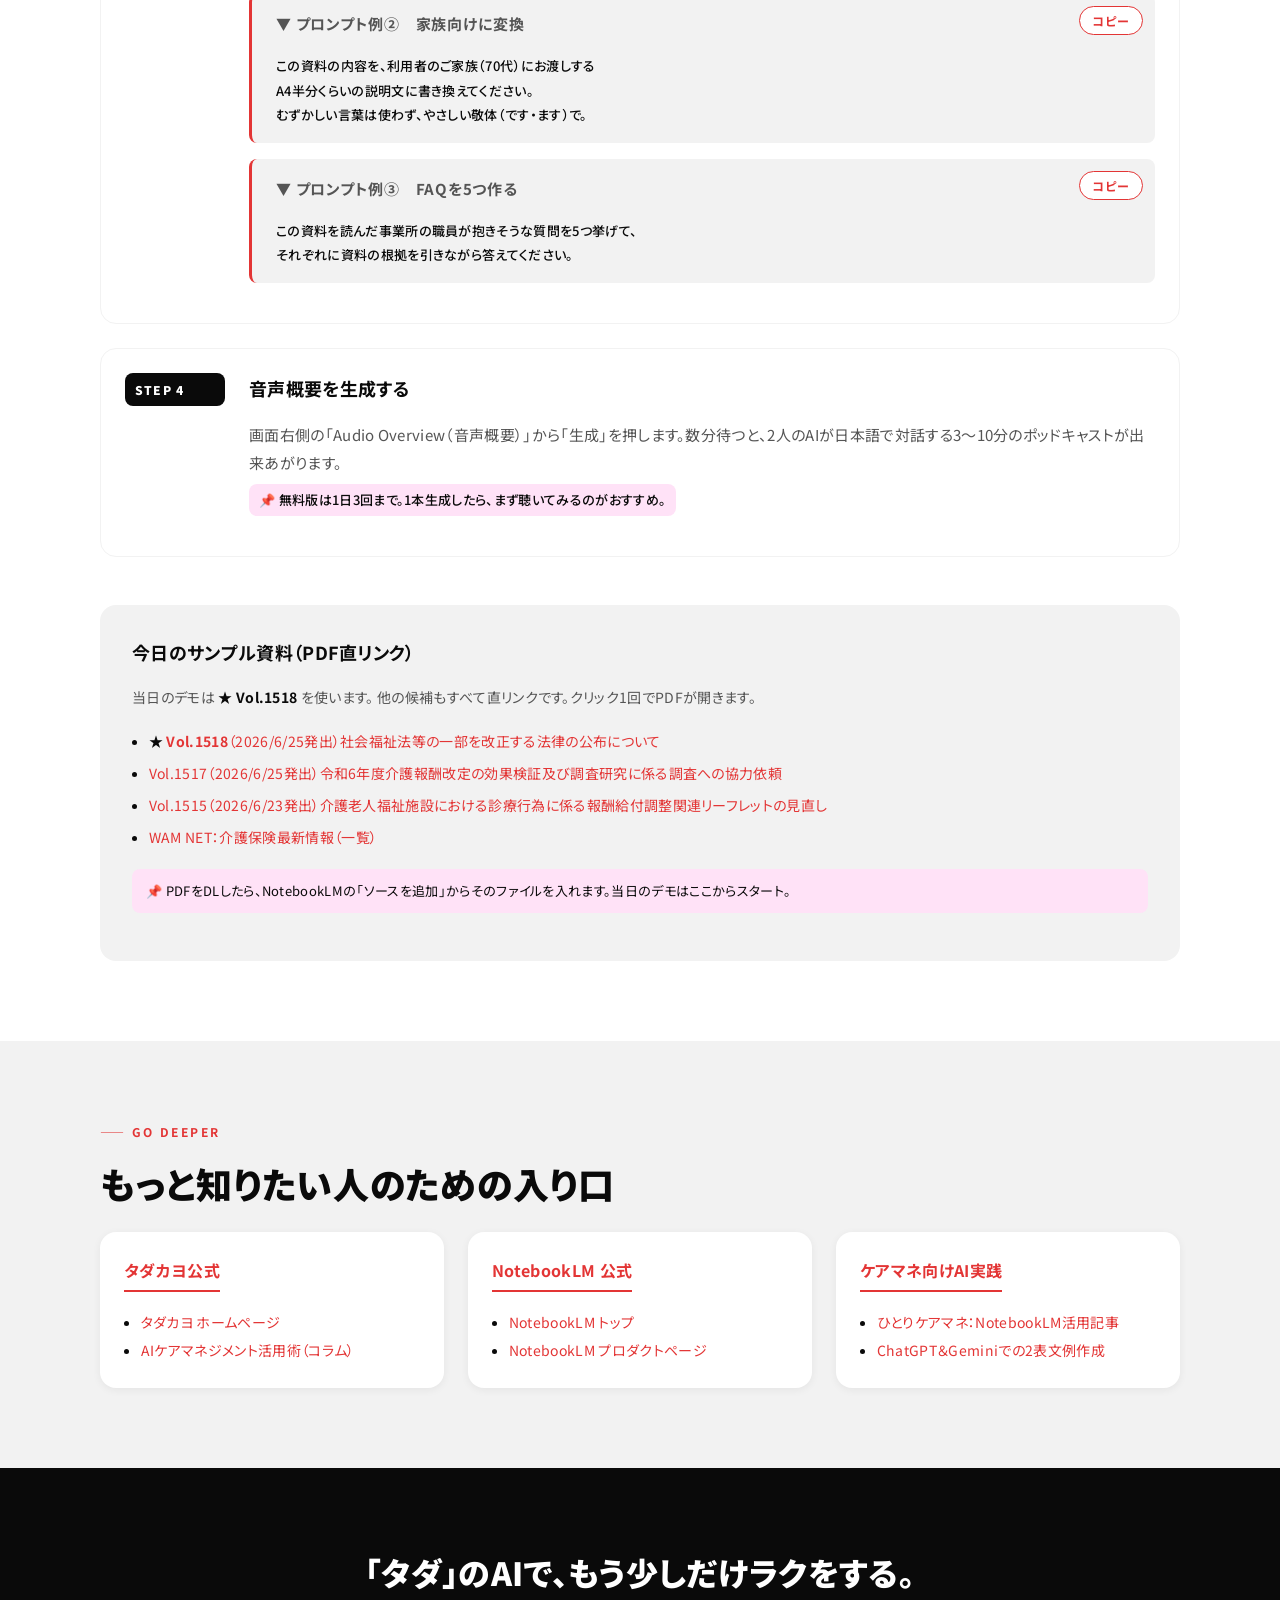
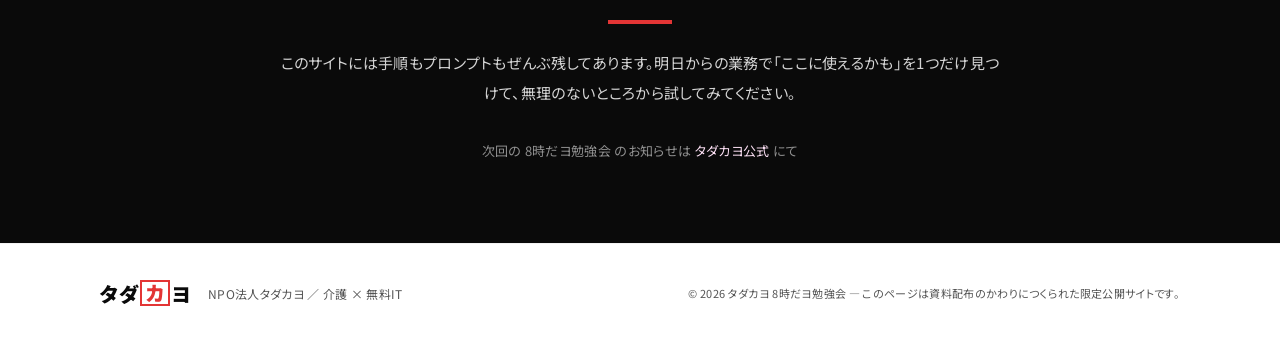
==== commit 816b0df5: "Remove 30-second share segment; expand closing Q&A シェアタイム（1人30秒で「業務でどこに使えそう？」）を廃止。 発言の強制感を取り除き、最後の9分" ====
--- a/index.html
+++ b/index.html
@@ -131,17 +131,10 @@
         </div>
       </li>
       <li class="agenda-item">
-        <span class="agenda-time">0:28 — 0:33</span>
-        <div class="agenda-body">
-          <h3 class="agenda-head">シェア（5分）</h3>
-          <p>「自分の業務でどこに使えそう？」を、1人30秒だけ話していただきます（パスもOK）。</p>
-        </div>
-      </li>
-      <li class="agenda-item">
-        <span class="agenda-time">0:33 — 0:37</span>
-        <div class="agenda-body">
-          <h3 class="agenda-head">締め（4分）</h3>
-          <p>このサイトの使い方、次回のお知らせ、Q&A。</p>
+        <span class="agenda-time">0:28 — 0:37</span>
+        <div class="agenda-body">
+          <h3 class="agenda-head">締め・Q&A（9分）</h3>
+          <p>このサイトの使い方、次回のお知らせ、自由質問の時間。発言は強制しません。気になることがあればチャットや音声でどうぞ。</p>
         </div>
       </li>
     </ol>
@@ -314,7 +307,7 @@
 <section class="cta">
   <div class="container cta-inner">
     <h2 class="cta-title">「タダ」のAIで、もう少しだけラクをする。</h2>
-    <p class="cta-text">勉強会の最後に、1人30秒、「自分の業務でどこに使えそう？」を聞かせてください。次回のテーマはそこから決めます。</p>
+    <p class="cta-text">このサイトには手順もプロンプトもぜんぶ残してあります。明日からの業務で「ここに使えるかも」を1つだけ見つけて、無理のないところから試してみてください。</p>
     <p class="cta-meta">次回の 8時だヨ勉強会 のお知らせは <a href="https://tadakayo.jp/" target="_blank" rel="noopener">タダカヨ公式</a> にて</p>
   </div>
 </section>
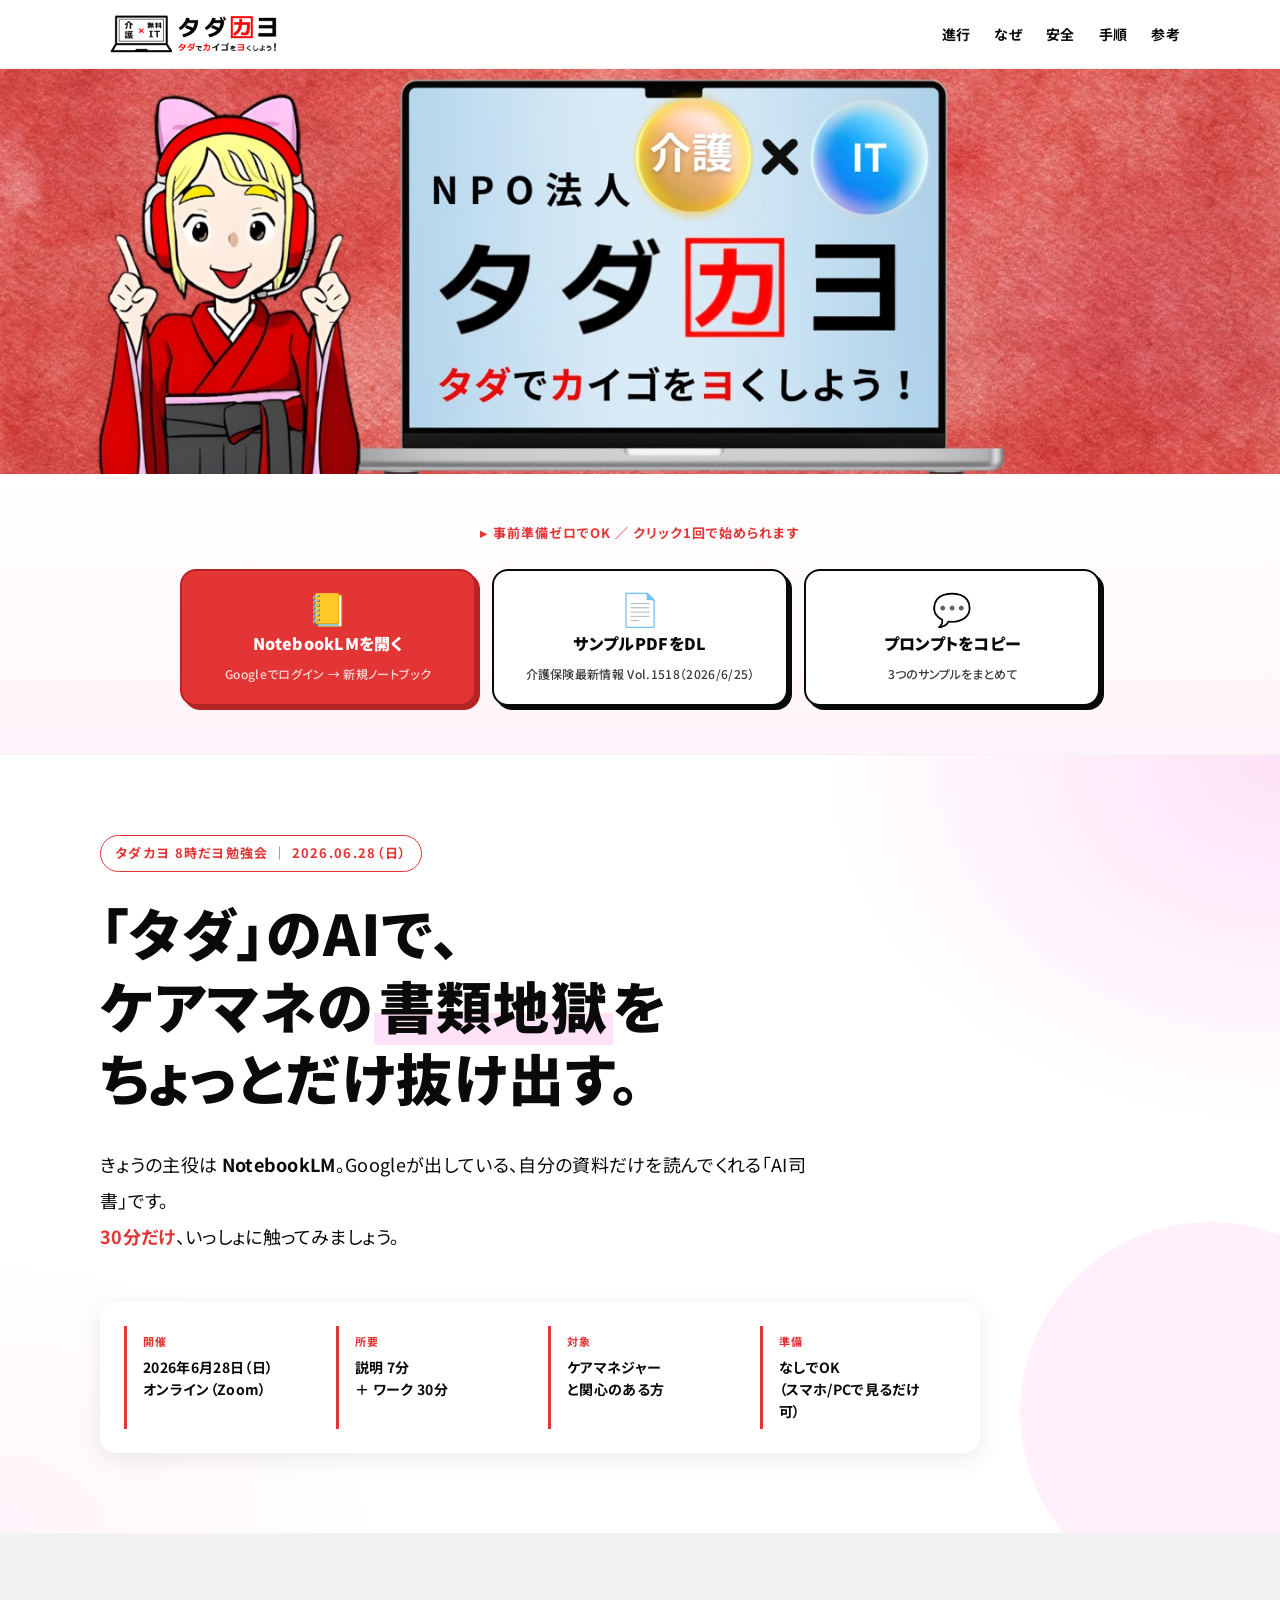
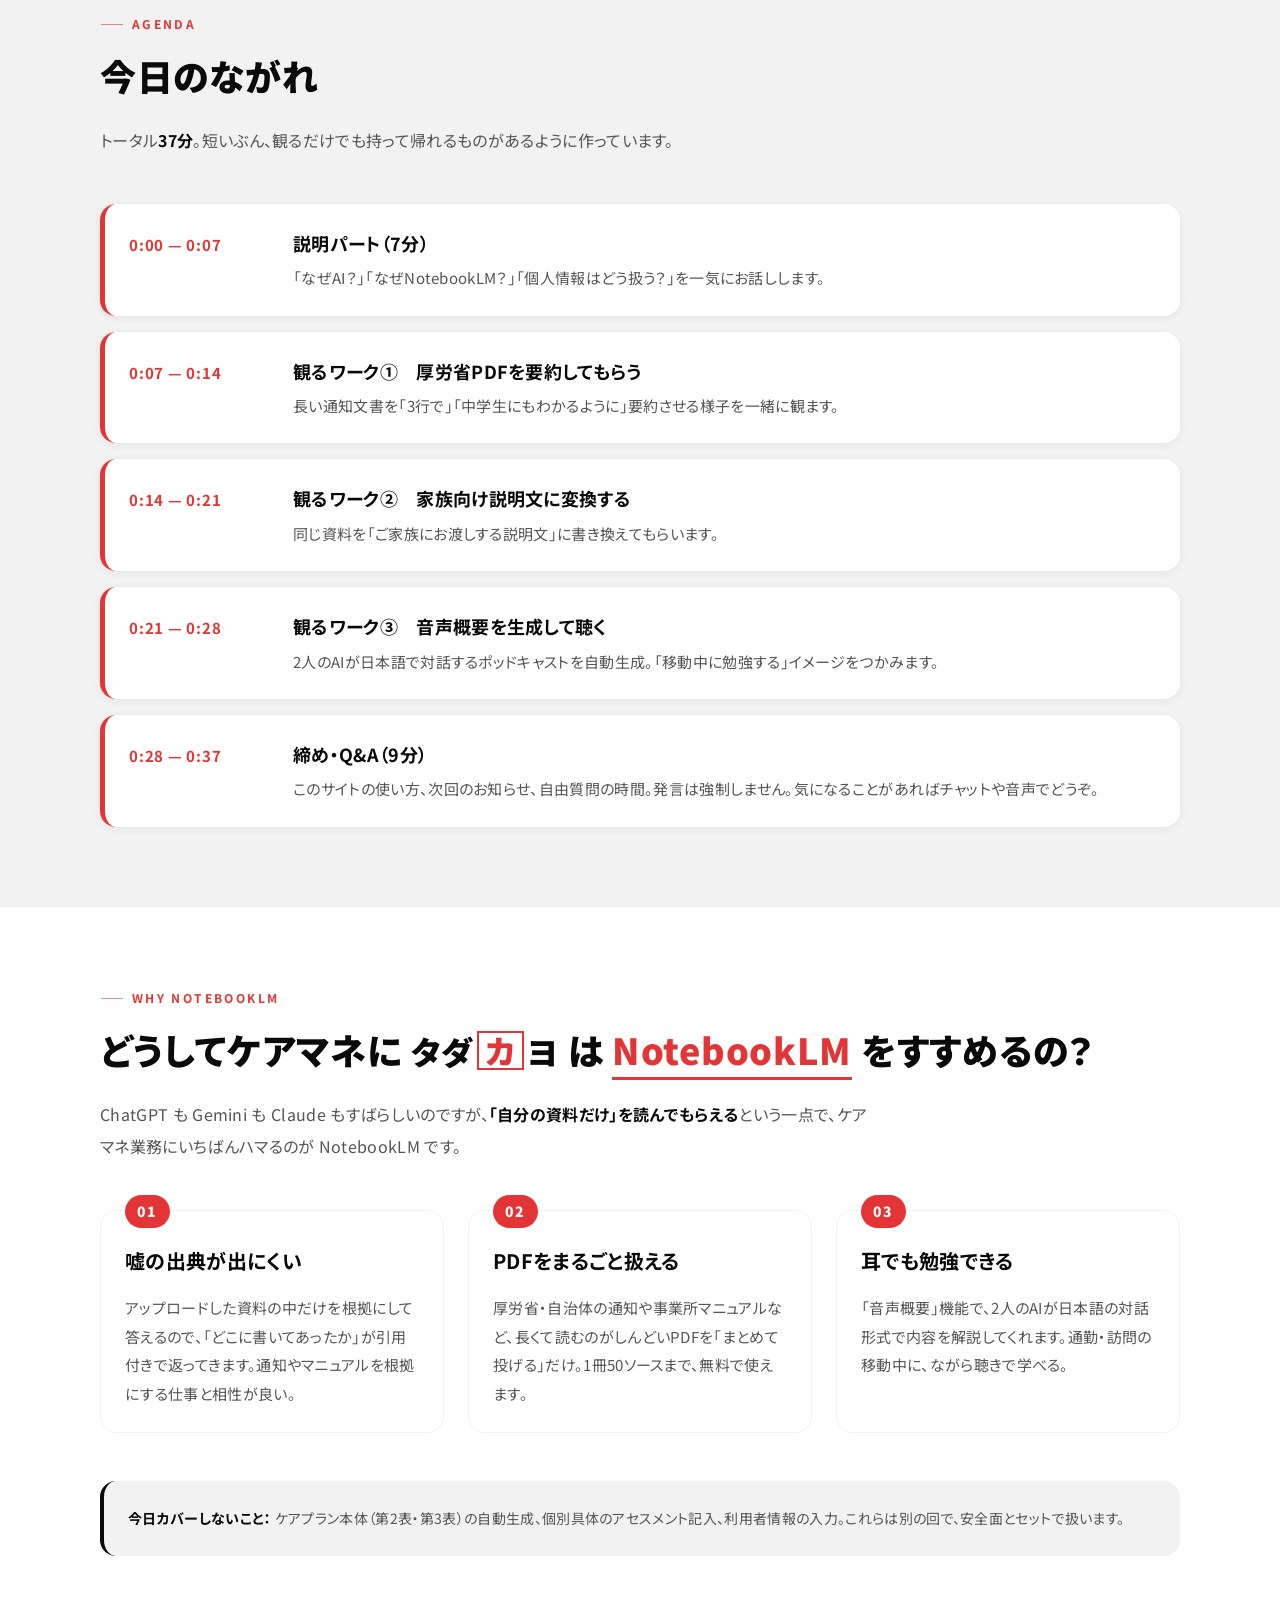
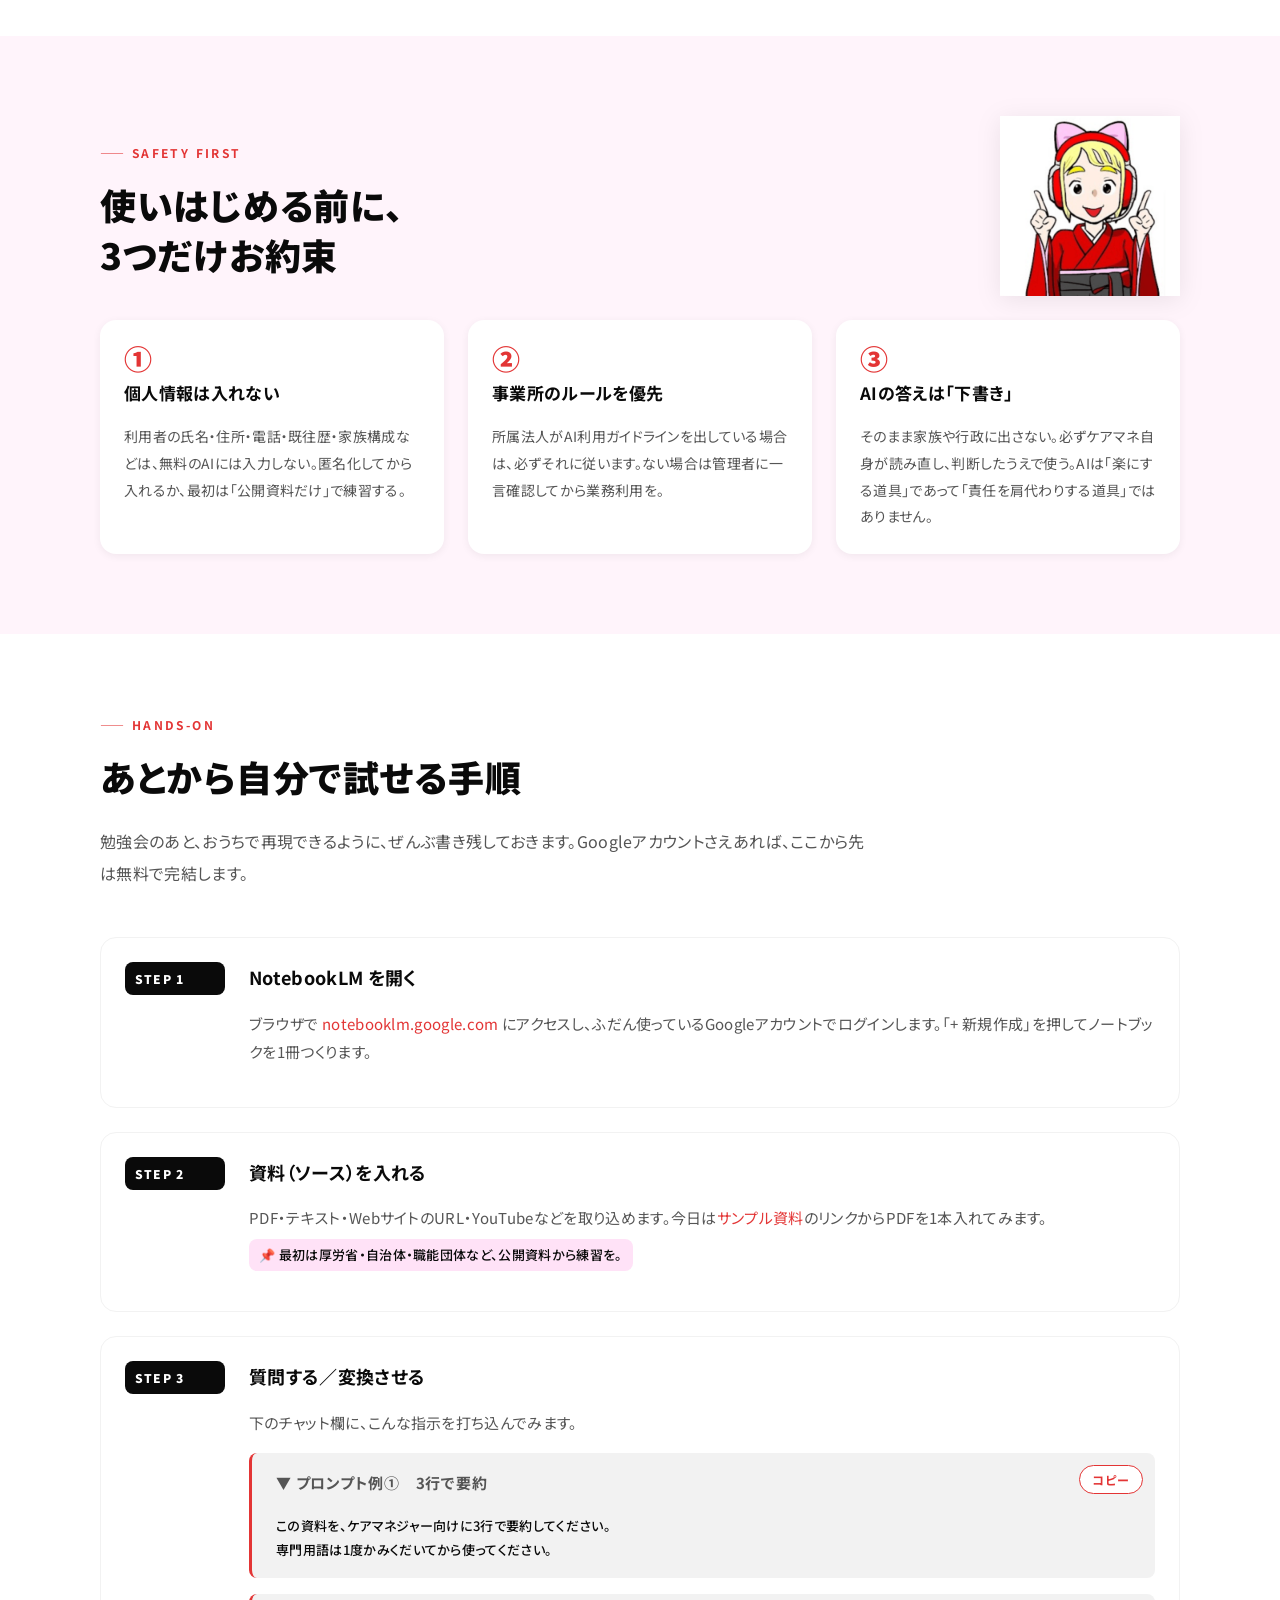
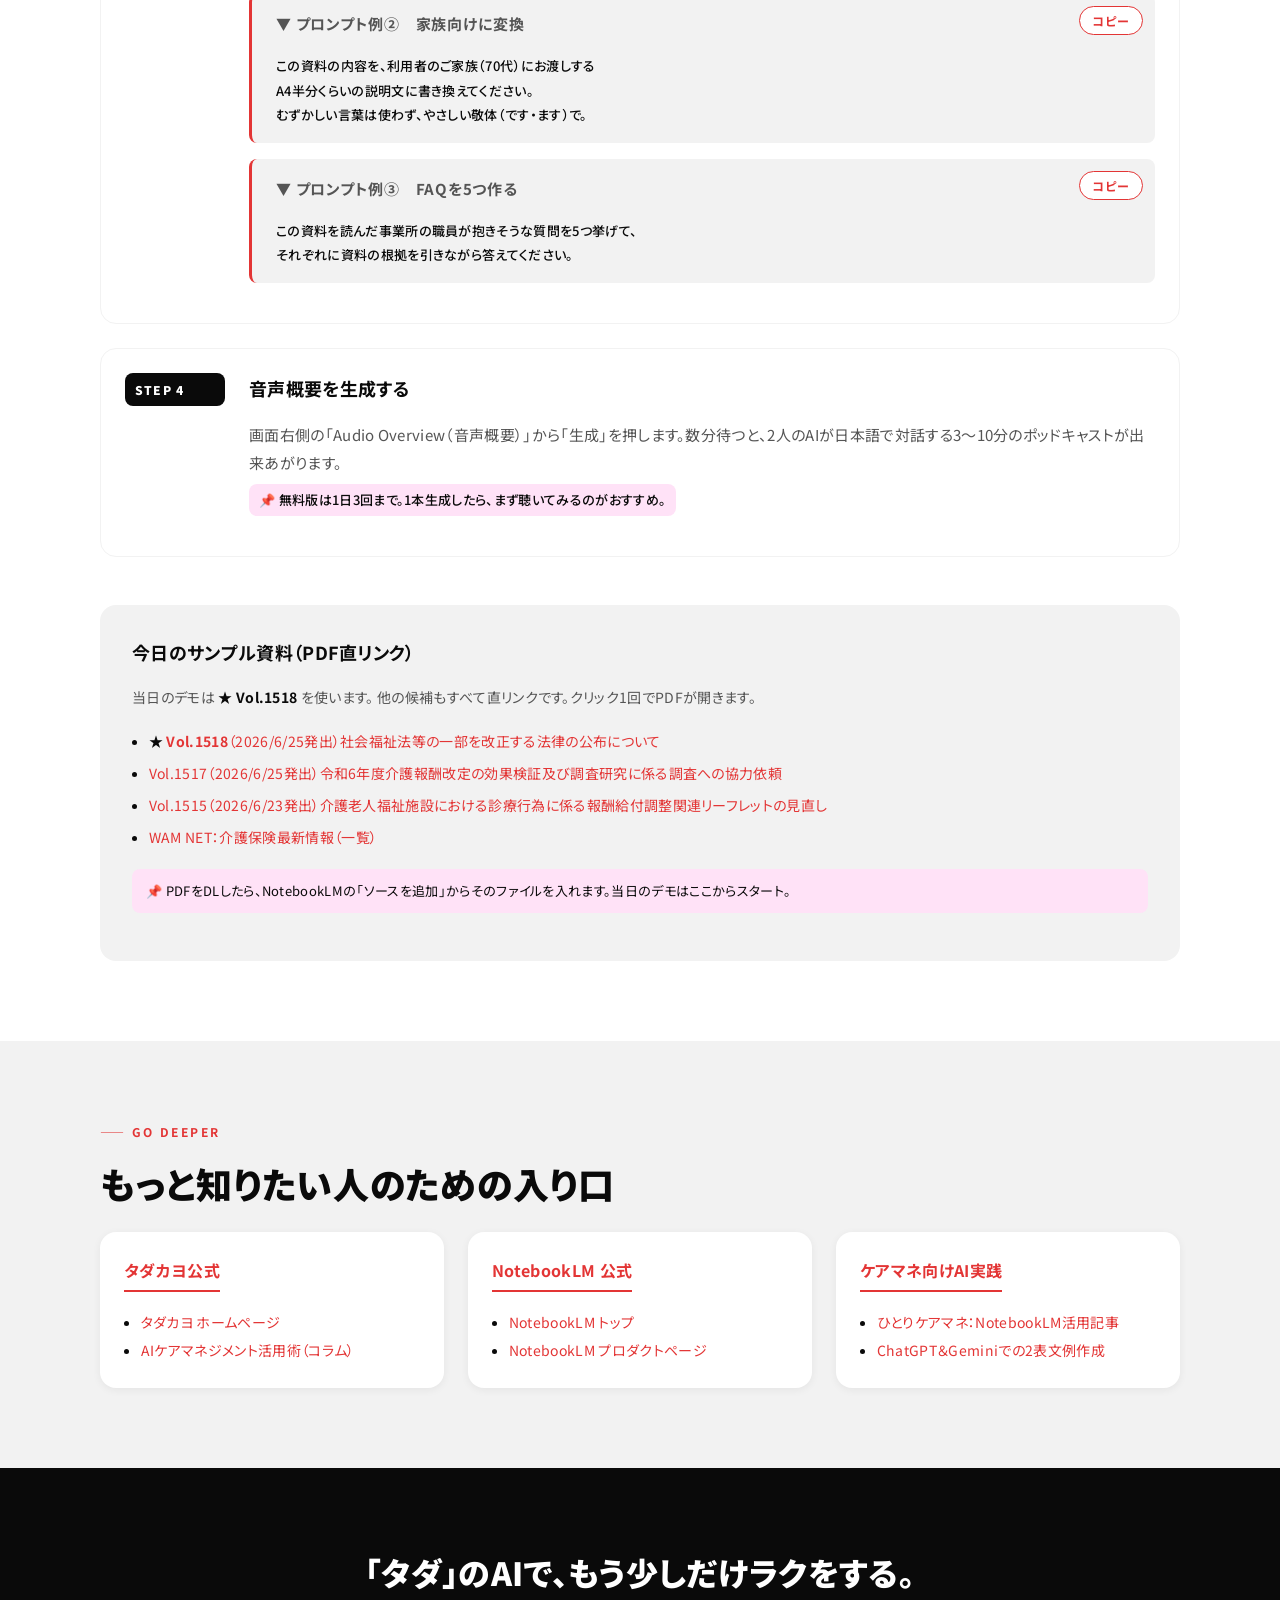
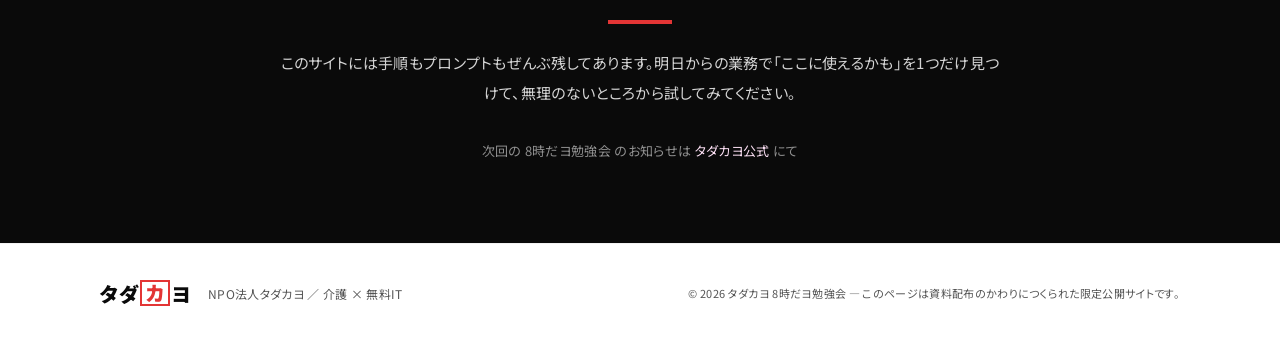
==== commit 5cd8ddc6: "Hero表記: 「いっしょに触る時間」を30分に修正 「37分だけ、いっしょに触ってみましょう」→「30分だけ、いっしょに触ってみましょう」  説明パート(7分)は"触らない"前置きなので、参加者と「" ====
--- a/index.html
+++ b/index.html
@@ -72,7 +72,7 @@
     </h1>
     <p class="hero-sub">
       きょうの主役は <strong>NotebookLM</strong>。Googleが出している、自分の資料だけを読んでくれる「AI司書」です。<br>
-      <span class="hero-sub-strong">37分だけ</span>、いっしょに触ってみましょう。
+      <span class="hero-sub-strong">30分だけ</span>、いっしょに触ってみましょう。
     </p>
     <div class="hero-meta">
       <div class="hero-meta-item">
